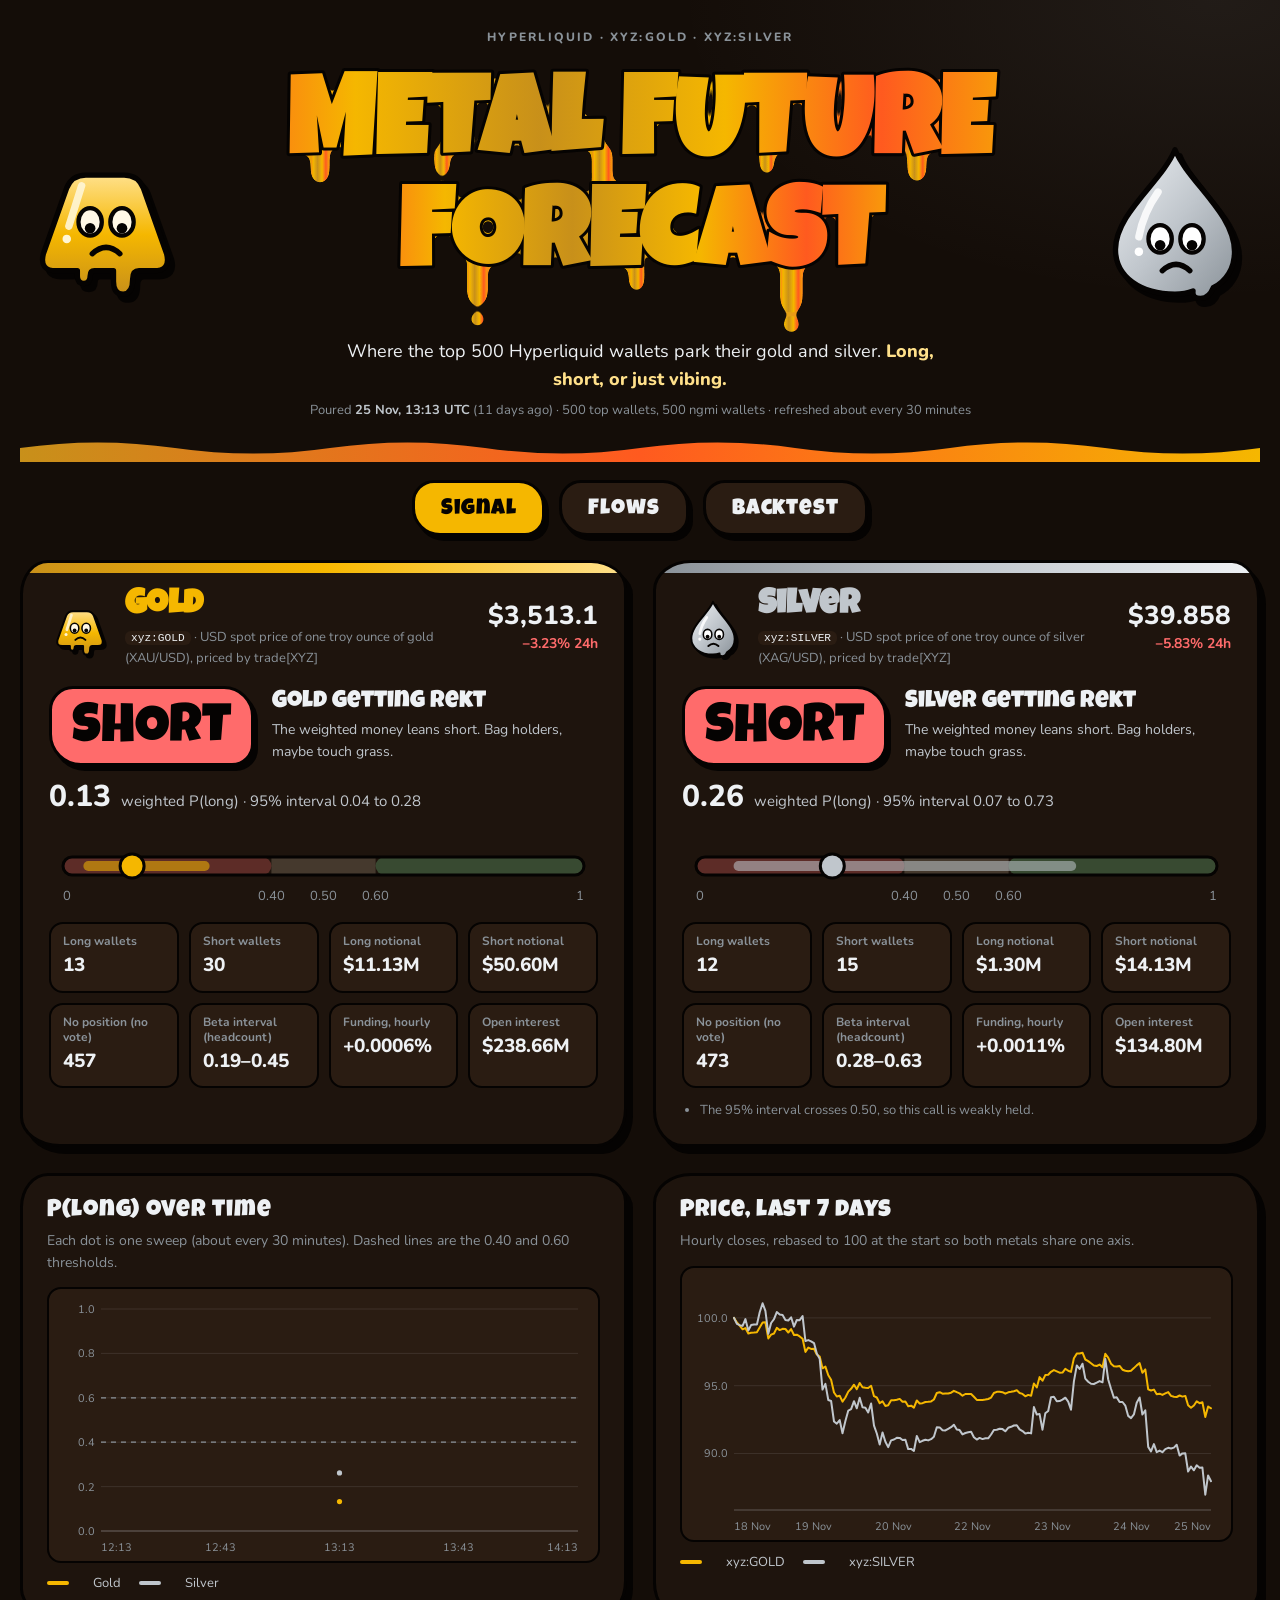
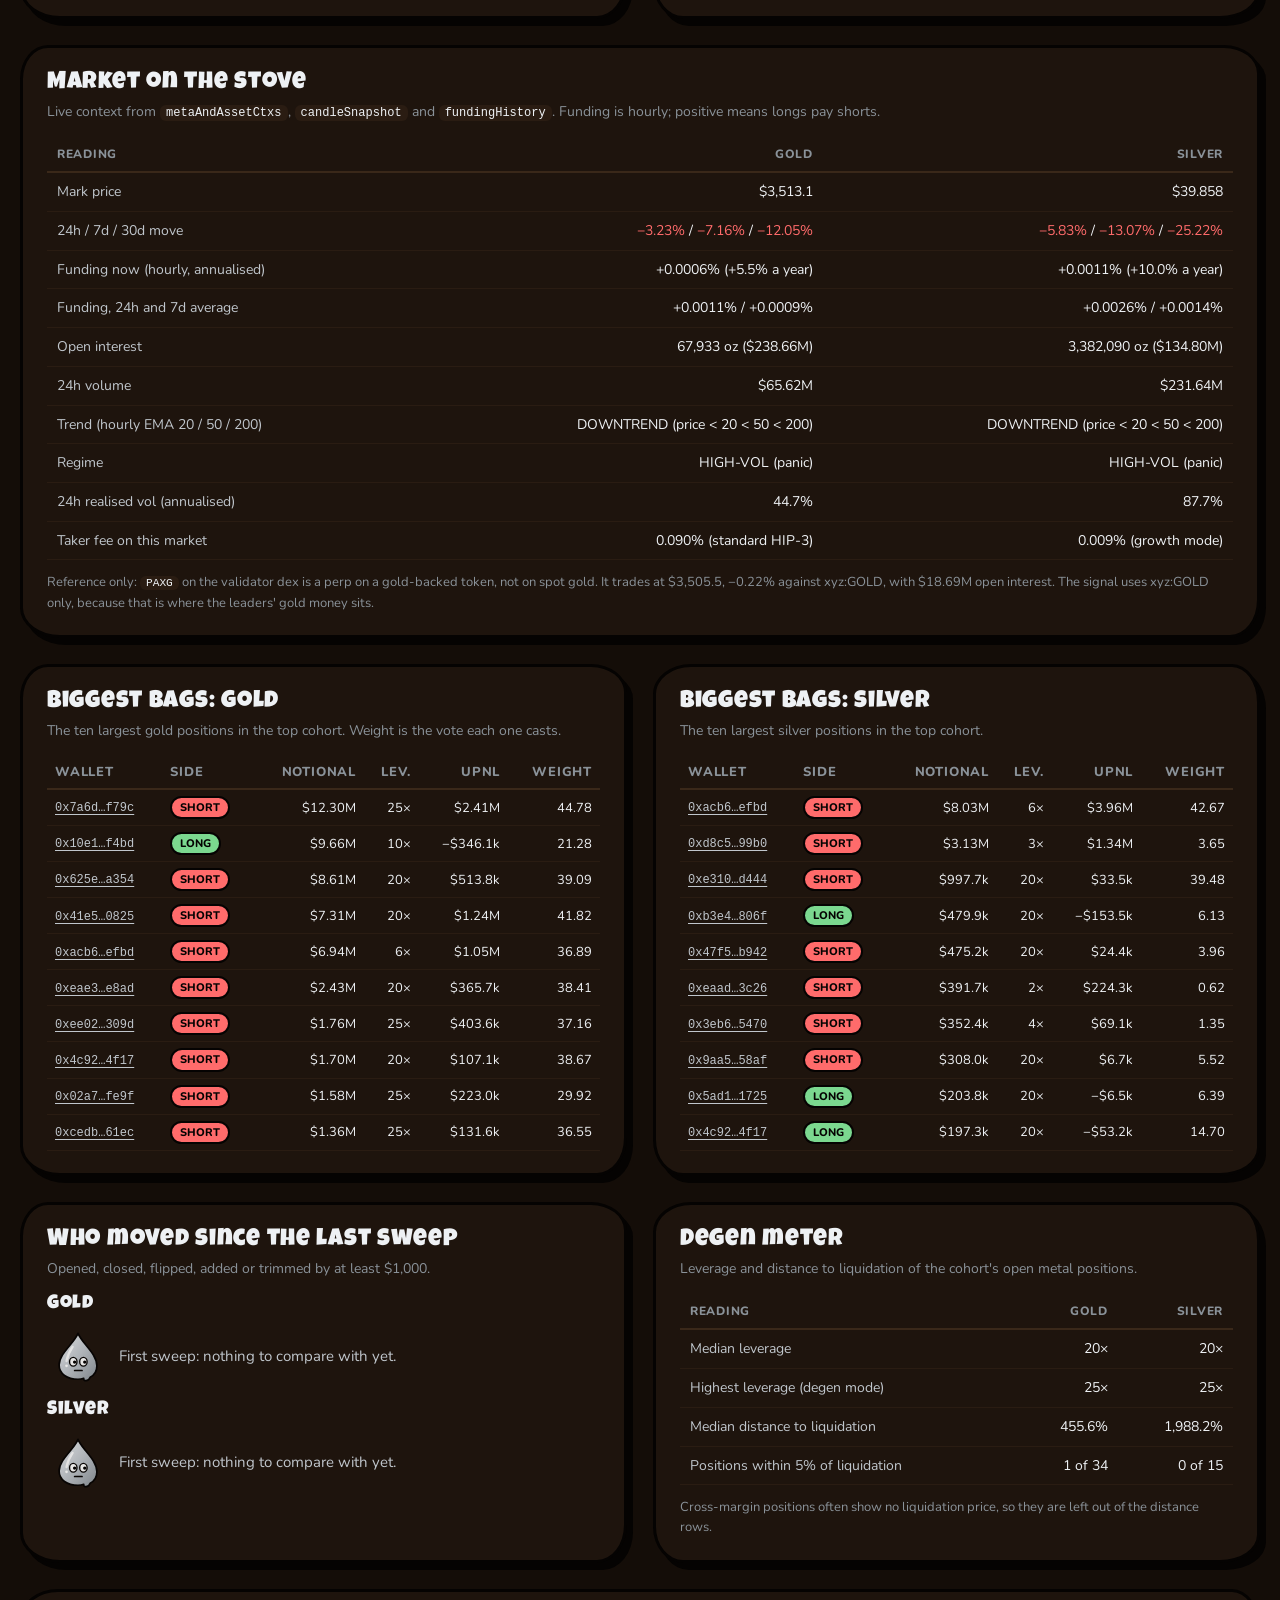
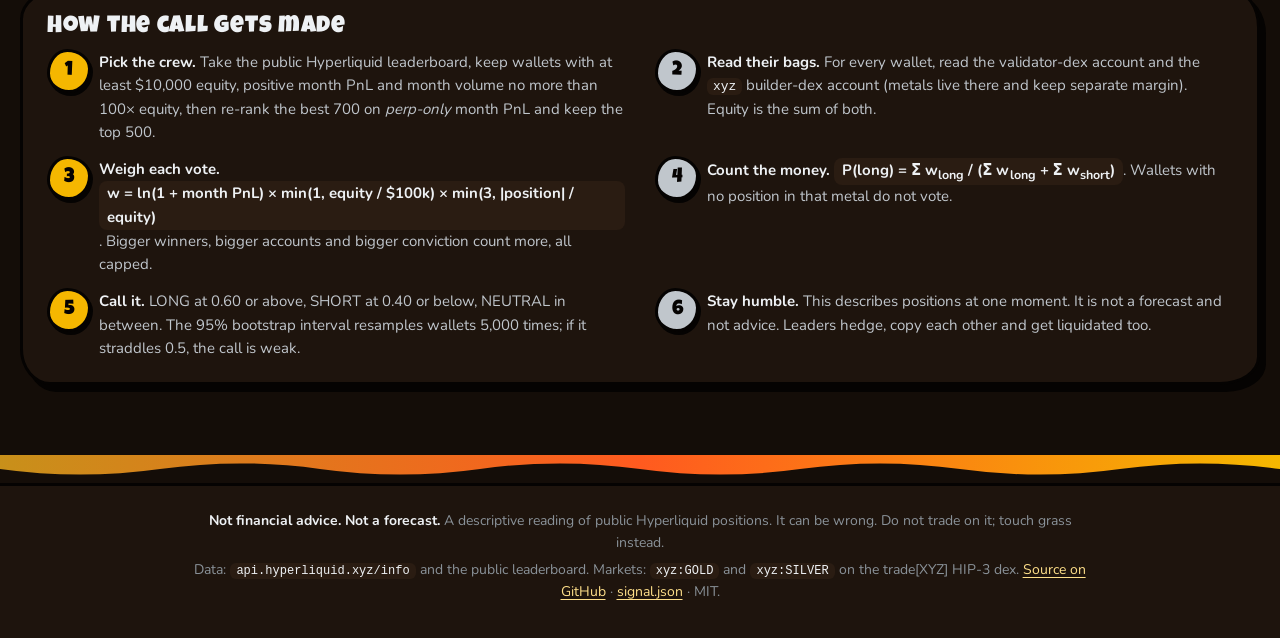
==== index.html @ b18f8d2b "Metal Future Forecast: gold and silver positioning from Hyperliquid's top wallets" ====
<!doctype html>
<html lang="en">
<head>
<meta charset="utf-8">
<meta name="viewport" content="width=device-width, initial-scale=1">
<title>Metal Future Forecast (Hyperliquid): gold and silver long/short signal</title>
<meta name="description" content="Are Hyperliquid's top 500 traders long or short gold and silver right now? A weighted P(long), a 95% interval, flows, whales, liquidations and an honest backtest.">
<meta name="theme-color" content="#140D08">
<link rel="icon" href="favicon.svg" type="image/svg+xml">
<link rel="preload" href="fonts/LuckiestGuy.woff2" as="font" type="font/woff2" crossorigin>
<link rel="preload" href="fonts/Nunito-var.woff2" as="font" type="font/woff2" crossorigin>
<link rel="stylesheet" href="styles.css">
</head>
<body>
<svg class="defs" aria-hidden="true" width="0" height="0" focusable="false">
  <defs>
    <filter id="goo" x="-10%" y="-20%" width="120%" height="160%">
      <feGaussianBlur in="SourceGraphic" stdDeviation="7" result="blur"/>
      <feColorMatrix in="blur" mode="matrix" values="1 0 0 0 0  0 1 0 0 0  0 0 1 0 0  0 0 0 22 -9" result="goo"/>
      <feComposite in="SourceGraphic" in2="goo" operator="atop"/>
    </filter>
    <filter id="goo-soft" x="-20%" y="-20%" width="140%" height="160%">
      <feGaussianBlur in="SourceGraphic" stdDeviation="4" result="b"/>
      <feColorMatrix in="b" mode="matrix" values="1 0 0 0 0  0 1 0 0 0  0 0 1 0 0  0 0 0 18 -7"/>
    </filter>
    <linearGradient id="molten" x1="0" y1="0" x2="1" y2="0" gradientUnits="objectBoundingBox" spreadMethod="reflect">
      <stop offset="0" stop-color="#FFE08A"/>
      <stop offset=".28" stop-color="#F5B700"/>
      <stop offset=".52" stop-color="#FF5A1F"/>
      <stop offset=".74" stop-color="#F5B700"/>
      <stop offset="1" stop-color="#C8901A"/>
      <animate class="anim" attributeName="x1" values="0;-1;0" dur="9s" repeatCount="indefinite"/>
      <animate class="anim" attributeName="x2" values="1;0;1" dur="9s" repeatCount="indefinite"/>
    </linearGradient>
    <linearGradient id="chrome" x1="0" y1="0" x2="0" y2="1">
      <stop offset="0" stop-color="#EEF1F4"/>
      <stop offset=".45" stop-color="#C0C6CC"/>
      <stop offset=".55" stop-color="#8A9299"/>
      <stop offset="1" stop-color="#D9DEE2"/>
    </linearGradient>
    <linearGradient id="gold-body" x1="0" y1="0" x2="0" y2="1">
      <stop offset="0" stop-color="#FFE08A"/>
      <stop offset=".5" stop-color="#F5B700"/>
      <stop offset="1" stop-color="#C8901A"/>
    </linearGradient>
    <linearGradient id="silver-body" x1="0" y1="0" x2="1" y2="1">
      <stop offset="0" stop-color="#EEF1F4"/>
      <stop offset=".5" stop-color="#C0C6CC"/>
      <stop offset="1" stop-color="#8A9299"/>
    </linearGradient>
    <linearGradient id="lava-wave" x1="0" y1="0" x2="1" y2="0">
      <stop offset="0" stop-color="#C8901A"/>
      <stop offset=".5" stop-color="#FF5A1F"/>
      <stop offset="1" stop-color="#F5B700"/>
    </linearGradient>
    <symbol id="nugget" viewBox="0 0 160 160">
      <g class="m-body">
        <path d="M22 108 L44 46 Q49 34 62 34 H98 Q111 34 116 46 L138 108 Q142 124 126 124 H112 Q106 124 106 132 Q106 146 97 146 Q88 146 88 134 V124 H70 Q66 124 66 129 Q66 136 60 136 Q54 136 54 129 V124 H34 Q18 124 22 108 Z" fill="url(#gold-body)" stroke="#050302" stroke-width="5" stroke-linejoin="round"/>
        <path d="M58 44 L46 82" stroke="#FFF6D6" stroke-width="7" stroke-linecap="round" opacity=".9"/>
        <circle cx="44" cy="94" r="4" fill="#FFF6D6"/>
      </g>
      <g class="m-face">
        <g class="eye"><ellipse cx="66" cy="78" rx="11" ry="13" fill="#FFF8E6" stroke="#050302" stroke-width="4"/><circle class="pupil" cx="66" cy="79" r="5" fill="#050302"/></g>
        <g class="eye"><ellipse cx="96" cy="78" rx="11" ry="13" fill="#FFF8E6" stroke="#050302" stroke-width="4"/><circle class="pupil" cx="96" cy="79" r="5" fill="#050302"/></g>
        <rect class="lid" x="52" y="62" width="58" height="0" fill="#C8901A"/>
        <path class="mouth mouth-long" d="M68 100 Q81 114 94 100" fill="none" stroke="#050302" stroke-width="5" stroke-linecap="round"/>
        <path class="mouth mouth-short" d="M68 108 Q81 96 94 108" fill="none" stroke="#050302" stroke-width="5" stroke-linecap="round"/>
        <path class="mouth mouth-neutral" d="M70 104 H92" fill="none" stroke="#050302" stroke-width="5" stroke-linecap="round"/>
      </g>
    </symbol>
    <symbol id="quick" viewBox="0 0 160 160">
      <g class="m-body">
        <path d="M80 10 C92 40 136 70 136 106 C136 122 128 134 116 140 Q112 150 104 150 Q96 150 97 143 C92 145 86 146 80 146 C48 146 24 130 24 104 C24 70 68 40 80 10 Z" fill="url(#silver-body)" stroke="#050302" stroke-width="5" stroke-linejoin="round"/>
        <path d="M64 50 Q50 70 46 92" stroke="#FFFFFF" stroke-width="7" stroke-linecap="round" fill="none" opacity=".85"/>
        <circle cx="46" cy="106" r="4" fill="#FFFFFF"/>
      </g>
      <g class="m-face">
        <g class="eye"><ellipse cx="66" cy="94" rx="11" ry="13" fill="#FFFFFF" stroke="#050302" stroke-width="4"/><circle class="pupil" cx="66" cy="95" r="5" fill="#050302"/></g>
        <g class="eye"><ellipse cx="96" cy="94" rx="11" ry="13" fill="#FFFFFF" stroke="#050302" stroke-width="4"/><circle class="pupil" cx="96" cy="95" r="5" fill="#050302"/></g>
        <rect class="lid" x="52" y="78" width="58" height="0" fill="#8A9299"/>
        <path class="mouth mouth-long" d="M68 116 Q81 130 94 116" fill="none" stroke="#050302" stroke-width="5" stroke-linecap="round"/>
        <path class="mouth mouth-short" d="M68 124 Q81 112 94 124" fill="none" stroke="#050302" stroke-width="5" stroke-linecap="round"/>
        <path class="mouth mouth-neutral" d="M70 120 H92" fill="none" stroke="#050302" stroke-width="5" stroke-linecap="round"/>
      </g>
    </symbol>
  </defs>
</svg>

<a class="skip" href="#main">Skip to the readings</a>

<header class="hero">
  <div class="hero-inner">
    <svg class="mascot mascot-gold" id="mascot-gold" viewBox="0 0 160 160" role="img" aria-label="Nugget, the gold mascot"><use href="#nugget"/></svg>
    <div class="wordmark-wrap">
      <p class="eyebrow">Hyperliquid &middot; xyz:GOLD &middot; xyz:SILVER</p>
      <h1 class="wordmark">
        <span class="sr">Metal Future Forecast</span>
        <svg viewBox="0 0 1000 330" aria-hidden="true" class="wm-svg">
          <g filter="url(#goo)" class="wm-goo">
            <text x="500" y="120" text-anchor="middle" class="wm-text">METAL FUTURE</text>
            <text x="500" y="250" text-anchor="middle" class="wm-text">FORECAST</text>
            <g class="drips" fill="url(#molten)">
              <rect class="drip d1" x="118" y="108" width="20" height="46" rx="10"/>
              <rect class="drip d2" x="262" y="110" width="16" height="36" rx="8"/>
              <rect class="drip d3" x="445" y="108" width="22" height="52" rx="11"/>
              <rect class="drip d4" x="640" y="110" width="15" height="34" rx="7"/>
              <rect class="drip d5" x="812" y="108" width="20" height="44" rx="10"/>
              <rect class="drip d6" x="300" y="238" width="22" height="58" rx="11"/>
              <rect class="drip d7" x="488" y="240" width="16" height="40" rx="8"/>
              <rect class="drip d8" x="664" y="238" width="24" height="66" rx="12"/>
              <circle class="plop b1" cx="311" cy="312" r="9"/>
              <circle class="plop b2" cx="676" cy="318" r="10"/>
            </g>
          </g>
          <g class="wm-crisp">
            <text x="500" y="120" text-anchor="middle">METAL FUTURE</text>
            <text x="500" y="250" text-anchor="middle">FORECAST</text>
          </g>
        </svg>
      </h1>
      <p class="tagline">Where the top 500 Hyperliquid wallets park their gold and silver. <em>Long, short, or just vibing.</em></p>
      <p class="stamp" id="stamp">Loading the latest pour&hellip;</p>
    </div>
    <svg class="mascot mascot-silver" id="mascot-silver" viewBox="0 0 160 160" role="img" aria-label="Quicksilver, the silver mascot"><use href="#quick"/></svg>
  </div>
  <svg class="lava" viewBox="0 0 1440 60" preserveAspectRatio="none" aria-hidden="true"><path class="lava-path" d="M0 30 Q 90 6 180 30 T 360 30 T 540 30 T 720 30 T 900 30 T 1080 30 T 1260 30 T 1440 30 V60 H0Z" fill="url(#lava-wave)"/></svg>
  <nav class="tabs" role="tablist" aria-label="Sections">
    <a role="tab" href="#signal" id="tab-signal" aria-controls="panel-signal">Signal</a>
    <a role="tab" href="#flows" id="tab-flows" aria-controls="panel-flows">Flows</a>
    <a role="tab" href="#backtest" id="tab-backtest" aria-controls="panel-backtest">Backtest</a>
  </nav>
</header>

<main id="main">
  <!-- SIGNAL -->
  <section id="panel-signal" class="tabpanel" role="tabpanel" aria-labelledby="tab-signal">
    <div class="scale" id="scale">
      <article class="blob metal-card gold" id="card-gold" data-metal="gold"><p class="loading">Melting the gold&hellip;</p></article>
      <article class="blob metal-card silver" id="card-silver" data-metal="silver"><p class="loading">Melting the silver&hellip;</p></article>
    </div>

    <div class="row two">
      <article class="blob plate">
        <h2 class="ptitle">P(long) over time</h2>
        <p class="psub">Each dot is one sweep (about every 30 minutes). Dashed lines are the 0.40 and 0.60 thresholds.</p>
        <div class="chart" id="hist-chart" role="img" aria-label="History of P(long) for gold and silver"></div>
        <div class="legend"><span class="key k-gold"></span>Gold <span class="key k-silver"></span>Silver</div>
      </article>
      <article class="blob plate">
        <h2 class="ptitle">Price, last 7 days</h2>
        <p class="psub">Hourly closes, rebased to 100 at the start so both metals share one axis.</p>
        <div class="chart" id="price-chart" role="img" aria-label="Gold and silver hourly price, rebased"></div>
        <div class="legend"><span class="key k-gold"></span>xyz:GOLD <span class="key k-silver"></span>xyz:SILVER</div>
      </article>
    </div>

    <article class="blob plate wide">
      <h2 class="ptitle">Market on the stove</h2>
      <p class="psub">Live context from <code>metaAndAssetCtxs</code>, <code>candleSnapshot</code> and <code>fundingHistory</code>. Funding is hourly; positive means longs pay shorts.</p>
      <div class="table-wrap"><table class="data" id="market-table"></table></div>
      <p class="note" id="paxg-note"></p>
    </article>

    <div class="row two">
      <article class="blob plate"><h2 class="ptitle">Biggest bags: gold</h2><p class="psub">The ten largest gold positions in the top cohort. Weight is the vote each one casts.</p><div class="table-wrap"><table class="data compact" id="pos-gold"></table></div></article>
      <article class="blob plate"><h2 class="ptitle">Biggest bags: silver</h2><p class="psub">The ten largest silver positions in the top cohort.</p><div class="table-wrap"><table class="data compact" id="pos-silver"></table></div></article>
    </div>

    <div class="row two">
      <article class="blob plate"><h2 class="ptitle">Who moved since the last sweep</h2><p class="psub">Opened, closed, flipped, added or trimmed by at least $1,000.</p><div id="changes"></div></article>
      <article class="blob plate"><h2 class="ptitle">Degen meter</h2><p class="psub">Leverage and distance to liquidation of the cohort's open metal positions.</p><div id="risk"></div></article>
    </div>

    <article class="blob plate wide explain">
      <h2 class="ptitle">How the call gets made</h2>
      <ol class="steps">
        <li><b>Pick the crew.</b> Take the public Hyperliquid leaderboard, keep wallets with at least $10,000 equity, positive month PnL and month volume no more than 100&times; equity, then re-rank the best 700 on <em>perp-only</em> month PnL and keep the top 500.</li>
        <li><b>Read their bags.</b> For every wallet, read the validator-dex account and the <code>xyz</code> builder-dex account (metals live there and keep separate margin). Equity is the sum of both.</li>
        <li><b>Weigh each vote.</b> <span class="formula">w = ln(1 + month PnL) &times; min(1, equity / $100k) &times; min(3, |position| / equity)</span>. Bigger winners, bigger accounts and bigger conviction count more, all capped.</li>
        <li><b>Count the money.</b> <span class="formula">P(long) = &Sigma; w<sub>long</sub> / (&Sigma; w<sub>long</sub> + &Sigma; w<sub>short</sub>)</span>. Wallets with no position in that metal do not vote.</li>
        <li><b>Call it.</b> LONG at 0.60 or above, SHORT at 0.40 or below, NEUTRAL in between. The 95% bootstrap interval resamples wallets 5,000 times; if it straddles 0.5, the call is weak.</li>
        <li><b>Stay humble.</b> This describes positions at one moment. It is not a forecast and not advice. Leaders hedge, copy each other and get liquidated too.</li>
      </ol>
    </article>
  </section>

  <!-- FLOWS -->
  <section id="panel-flows" class="tabpanel" role="tabpanel" aria-labelledby="tab-flows" hidden>
    <div class="chips-bar">
      <div class="chips" role="group" aria-label="Metal" id="flow-metal">
        <button type="button" data-metal="gold" aria-pressed="true">Gold</button>
        <button type="button" data-metal="silver" aria-pressed="false">Silver</button>
      </div>
      <div class="chips" role="group" aria-label="Timeframe" id="flow-tf"></div>
    </div>
    <article class="blob plate wide flowbox" id="flowbox"></article>
    <div class="row two">
      <article class="blob plate" id="cohorts"></article>
      <article class="blob plate" id="liqs"></article>
    </div>
    <article class="blob plate wide"><h2 class="ptitle">Whale tape</h2><p class="psub" id="whale-rules"></p><div id="whales"></div></article>
    <article class="blob plate wide explain">
      <h2 class="ptitle">How to read Flows</h2>
      <ol class="steps" id="flow-explain">
        <li><b>Opened, added, trimmed, closed.</b> Each sweep compares every wallet's size with the previous sweep and sorts the change into those four buckets, per side. Sizes are valued at the current mark, so price moves alone never count as flow.</li>
        <li><b>Toward long.</b> Net new long dollars minus net new short dollars over the window. Positive means the crew leaned harder long.</li>
        <li><b>Top versus ngmi cohort.</b> The ngmi cohort is the 500 wallets with the biggest month losses, same equity floor and turnover cap. When the two crews move opposite ways, that is the interesting bit.</li>
        <li><b>Whales.</b> A position change of at least $250k between sweeps, a single order of at least $250k, or a worked order (TWAP-style run) of at least $250k.</li>
        <li><b>Liquidations.</b> Hyperliquid's public API has <em>no market-wide liquidation feed</em>. We only see liquidations inside the fills of the 1,000 tracked wallets, so the count is a floor. The open-interest proxy flags steps where OI drops sharply during a big price move; it cannot tell a liquidation from a normal close.</li>
        <li><b>Windows.</b> A timeframe chip goes grey until the sweep history reaches back that far. Positions opened and closed between two sweeps are invisible.</li>
      </ol>
    </article>
  </section>

  <!-- BACKTEST -->
  <section id="panel-backtest" class="tabpanel" role="tabpanel" aria-labelledby="tab-backtest" hidden>
    <article class="blob plate wide bt-hero" id="bt-hero"><p class="loading">Firing up the lab&hellip;</p></article>
    <div class="chips-bar">
      <div class="chips" role="group" aria-label="Metal" id="bt-metal">
        <button type="button" data-metal="gold" aria-pressed="true">Gold</button>
        <button type="button" data-metal="silver" aria-pressed="false">Silver</button>
      </div>
      <div class="chips" role="group" aria-label="Window" id="bt-window"></div>
    </div>
    <article class="blob plate wide">
      <h2 class="ptitle">Fig. 1 &middot; Equity curves</h2>
      <p class="psub" id="bt-eq-sub"></p>
      <div class="chart tall" id="bt-equity" role="img" aria-label="Equity curves of the signal and the baselines"></div>
      <div class="legend" id="bt-eq-legend"></div>
    </article>
    <article class="blob plate wide">
      <h2 class="ptitle">Table 1 &middot; Strategies, after fees and funding</h2>
      <div class="table-wrap"><table class="data" id="bt-table"></table></div>
      <p class="note" id="bt-table-note"></p>
    </article>
    <div class="row two">
      <article class="blob plate"><h2 class="ptitle">Table 2 &middot; By market regime</h2><p class="psub" id="bt-regime-sub"></p><div class="table-wrap"><table class="data compact" id="bt-regime"></table></div></article>
      <article class="blob plate"><h2 class="ptitle">Table 3 &middot; Threshold sensitivity</h2><p class="psub" id="bt-grid-sub"></p><div class="table-wrap"><table class="data compact" id="bt-grid"></table></div></article>
    </div>
    <div class="row two">
      <article class="blob plate"><h2 class="ptitle">Fig. 2 &middot; P(long), rebuilt day by day</h2><p class="psub">From each wallet's position the day before. Dashed lines are 0.40 and 0.60.</p><div class="chart" id="bt-p" role="img" aria-label="Reconstructed daily P(long)"></div></article>
      <article class="blob plate"><h2 class="ptitle">Fig. 3 &middot; Who was in the trade</h2><p class="psub">Cohort wallets holding the metal each day: longs above zero, shorts below.</p><div class="chart" id="bt-cov" role="img" aria-label="Number of cohort wallets long and short each day"></div></article>
    </div>
    <article class="blob plate wide">
      <h2 class="ptitle">Table 4 &middot; Inputs and how far back they go</h2>
      <div class="table-wrap"><table class="data compact" id="bt-inputs"></table></div>
    </article>
    <article class="blob plate wide explain" id="bt-verdict"></article>
  </section>
</main>

<footer class="foot">
  <svg class="lava flip" viewBox="0 0 1440 60" preserveAspectRatio="none" aria-hidden="true"><path class="lava-path" d="M0 30 Q 90 6 180 30 T 360 30 T 540 30 T 720 30 T 900 30 T 1080 30 T 1260 30 T 1440 30 V60 H0Z" fill="url(#lava-wave)"/></svg>
  <div class="foot-inner">
    <p><b>Not financial advice. Not a forecast.</b> A descriptive reading of public Hyperliquid positions. It can be wrong. Do not trade on it; touch grass instead.</p>
    <p>Data: <code>api.hyperliquid.xyz/info</code> and the public leaderboard. Markets: <code>xyz:GOLD</code> and <code>xyz:SILVER</code> on the trade[XYZ] HIP-3 dex. <a href="https://github.com/PrafullJ0shi/metal-future-forecast">Source on GitHub</a> &middot; <a href="data/signal.json">signal.json</a> &middot; MIT.</p>
  </div>
</footer>

<script type="module" src="js/app.js"></script>
</body>
</html>
---- styles.css ----
/* Metal Future Forecast. See DESIGN.md. Fun in the chrome, crisp in the data. */
@font-face { font-family: "Luckiest Guy"; src: url("fonts/LuckiestGuy.woff2") format("woff2"); font-display: swap; }
@font-face { font-family: "Nunito"; src: url("fonts/Nunito-var.woff2") format("woff2"); font-weight: 200 1000; font-display: swap; }

:root {
  --choc-900: #140D08; --choc-800: #1E140D; --choc-700: #2A1C12; --choc-600: #3A2819;
  --ink: #050302;
  --gold-500: #F5B700; --gold-700: #C8901A; --gold-200: #FFE08A;
  --silver-300: #C0C6CC; --silver-600: #8A9299; --silver-100: #EEF1F4;
  --lava: #FF5A1F;
  --up: #7BD88F; --down: #FF6B6B; --flat: #B9A68C;
  --display: "Luckiest Guy", "Arial Black", system-ui, sans-serif;
  --body: "Nunito", system-ui, -apple-system, "Segoe UI", sans-serif;
  --r-blob: 28px 36px 30px 40px / 34px 28px 38px 30px;
  --r-blob-2: 38px 28px 40px 30px / 30px 38px 28px 36px;
  --shadow: 6px 7px 0 var(--ink);
}

* { box-sizing: border-box; }
html { background: var(--choc-900); color-scheme: dark; }
body {
  margin: 0; font-family: var(--body); color: var(--silver-300); font-size: 16px; line-height: 1.55;
  background:
    radial-gradient(1200px 500px at 15% -10%, rgba(245,183,0,.10), transparent 60%),
    radial-gradient(900px 500px at 95% 0%, rgba(192,198,204,.08), transparent 60%),
    var(--choc-900);
  font-variant-numeric: tabular-nums;
}
.defs { position: absolute; width: 0; height: 0; overflow: hidden; }
.sr { position: absolute; width: 1px; height: 1px; overflow: hidden; clip: rect(0 0 0 0); white-space: nowrap; }
.skip { position: absolute; left: -999px; top: 8px; background: var(--gold-500); color: var(--ink); padding: 8px 14px; border-radius: 12px; font-weight: 800; z-index: 10; }
.skip:focus { left: 12px; }
a { color: var(--gold-200); text-underline-offset: 3px; }
a:hover { color: var(--gold-500); }
code { font-family: ui-monospace, "SFMono-Regular", Menlo, Consolas, monospace; font-size: .86em; background: var(--choc-700); padding: 1px 6px; border-radius: 6px; color: var(--silver-100); }
b, strong { color: var(--silver-100); }

/* ---------- Hero ---------- */
.hero { position: relative; padding: 28px 20px 0; }
.hero-inner { max-width: 1320px; margin: 0 auto; display: grid; grid-template-columns: 170px 1fr 170px; align-items: center; gap: 18px; }
.wordmark-wrap { text-align: center; }
.eyebrow { margin: 0 0 4px; font-weight: 800; letter-spacing: .18em; text-transform: uppercase; font-size: 12px; color: var(--silver-600); }
.wordmark { margin: 0; line-height: 0; }
.wm-svg { width: 100%; max-width: 860px; height: auto; overflow: visible; }
.wm-text { font-family: var(--display); font-size: 128px; fill: url(#molten); }
.wm-crisp text { font-family: var(--display); font-size: 128px; fill: url(#molten); stroke: var(--ink); stroke-width: 7px; paint-order: stroke fill; stroke-linejoin: round; }
.drip { transform-box: fill-box; transform-origin: 50% 0; animation: drip 6s ease-in-out infinite; }
.d2 { animation-duration: 7.4s; animation-delay: -1.2s; } .d3 { animation-duration: 8.2s; animation-delay: -3s; }
.d4 { animation-duration: 6.6s; animation-delay: -2.1s; } .d5 { animation-duration: 9s; animation-delay: -4.4s; }
.d6 { animation-duration: 10s; animation-delay: -.6s; } .d7 { animation-duration: 7s; animation-delay: -5s; }
.d8 { animation-duration: 11s; animation-delay: -2.6s; }
@keyframes drip { 0%, 100% { transform: scaleY(.45); } 45% { transform: scaleY(1.25); } 60% { transform: scaleY(1.05); } }

circle.plop { transform-box: fill-box; transform-origin: 50% 0; animation: plop 10s ease-in infinite; }
circle.plop.b2 { animation-duration: 11s; animation-delay: -2.6s; }
@keyframes plop { 0%, 40% { transform: translateY(-30px) scale(.2); opacity: 0; } 55% { opacity: 1; transform: translateY(0) scale(1); } 85% { transform: translateY(26px) scale(.9); opacity: 1; } 100% { transform: translateY(40px) scale(.3); opacity: 0; } }
.tagline { margin: 4px auto 6px; max-width: 640px; font-size: 18px; color: var(--silver-100); }
.tagline em { color: var(--gold-200); font-style: normal; font-weight: 800; }
.stamp { margin: 0; font-size: 13px; color: var(--silver-600); }
.stamp b { color: var(--silver-300); }

.mascot { width: 100%; height: auto; overflow: visible; filter: drop-shadow(5px 6px 0 var(--ink)); animation: bob 5s ease-in-out infinite; }
.mascot-silver { animation-delay: -2.5s; }
@keyframes bob { 0%, 100% { transform: translateY(0) rotate(-2deg); } 50% { transform: translateY(-8px) rotate(2deg); } }
.mascot-mini .mouth { display: none; }
.mascot-mini.v-LONG .mouth-long, .mascot-mini.v-SHORT .mouth-short, .mascot-mini.v-NEUTRAL .mouth-neutral { display: inline; }
.mascot-mini.v-LONG .pupil { transform: translate(0, -5px); } .mascot-mini.v-SHORT .pupil { transform: translate(0, 5px); } .mascot-mini.v-NEUTRAL .pupil { transform: translate(4px, 0); }
.mascot .pupil { transition: transform .5s cubic-bezier(.5,1.8,.5,1); }
.mascot .mouth { display: none; }
.mascot.v-LONG .mouth-long, .mascot.v-SHORT .mouth-short, .mascot.v-NEUTRAL .mouth-neutral, .mascot:not(.v-LONG):not(.v-SHORT):not(.v-NEUTRAL) .mouth-neutral { display: inline; }
.mascot.v-LONG .pupil { transform: translate(0, -5px); }
.mascot.v-SHORT .pupil { transform: translate(0, 5px); }
.mascot.v-NEUTRAL .pupil { transform: translate(4px, 0); }
.mascot .lid { animation: blink 6s infinite; }
.mascot-silver .lid { animation-delay: -3.3s; }
@keyframes blink { 0%, 94%, 100% { height: 0; } 96% { height: 34px; } }

.lava { display: block; width: 100%; height: 28px; margin-top: 14px; }
.lava-path { animation: wave 12s linear infinite; }
@keyframes wave { from { transform: translateX(0); } to { transform: translateX(-360px); } }
.lava.flip { transform: scaleY(-1); margin: 0; }

/* ---------- Tabs ---------- */
.tabs { display: flex; justify-content: center; gap: 14px; padding: 18px 12px 6px; flex-wrap: wrap; }
.tabs a {
  font-family: var(--display); font-size: 22px; letter-spacing: .04em; text-decoration: none;
  color: var(--silver-100); background: var(--choc-700); padding: 10px 26px 6px; border: 3px solid var(--ink);
  border-radius: 22px 26px 20px 28px; box-shadow: 4px 5px 0 var(--ink); transition: transform .15s;
}
.tabs a:hover { transform: translateY(-2px) rotate(-1deg); }
.tabs a[aria-selected="true"] { background: var(--gold-500); color: var(--ink); }
.tabs a:focus-visible, .chips button:focus-visible { outline: 3px dashed var(--gold-200); outline-offset: 3px; }

/* ---------- Layout ---------- */
main { max-width: 1320px; margin: 0 auto; padding: 18px 20px 40px; }
.tabpanel[hidden] { display: none; }
.row { display: grid; gap: 26px; margin-top: 26px; }
.row.two { grid-template-columns: 1fr 1fr; }
.row > * { min-width: 0; }
.blob {
  background: var(--choc-800); border: 3px solid var(--ink); border-radius: var(--r-blob); box-shadow: var(--shadow);
  padding: 22px 24px; position: relative; transition: border-radius .6s ease, transform .6s cubic-bezier(.4,1.6,.5,1);
}
.blob:nth-child(even) { border-radius: var(--r-blob-2); }
.blob:hover { border-radius: var(--r-blob-2); transform: rotate(-.35deg); }
.blob:nth-child(even):hover { border-radius: var(--r-blob); transform: rotate(.35deg); }
.plate.wide { margin-top: 26px; }
.ptitle { font-family: var(--display); font-weight: 400; font-size: 24px; letter-spacing: .03em; color: var(--silver-100); margin: 0 0 4px; line-height: 1.15; }
.psub { margin: 0 0 14px; color: var(--silver-600); font-size: 14px; }
.note { font-size: 13px; color: var(--silver-600); margin: 12px 0 0; }
.loading { color: var(--silver-600); font-style: italic; }

/* ---------- Metal cards ---------- */
.scale { display: grid; grid-template-columns: 1fr 1fr; gap: 26px; }
.metal-card { padding: 22px 26px 24px; overflow: hidden; }
.metal-card::before { content: ""; position: absolute; inset: 0 0 auto 0; height: 10px; }
.metal-card.gold::before { background: linear-gradient(90deg, var(--gold-700), var(--gold-500), var(--gold-200)); }
.metal-card.silver::before { background: linear-gradient(90deg, var(--silver-600), var(--silver-300), var(--silver-100)); }
.mc-head { display: flex; align-items: center; gap: 14px; margin-top: 4px; }
.mc-head svg { width: 62px; height: 62px; flex: none; filter: drop-shadow(3px 3px 0 var(--ink)); }
.mc-name { font-family: var(--display); font-size: 34px; line-height: 1; margin: 0; }
.gold .mc-name { color: var(--gold-500); } .silver .mc-name { color: var(--silver-300); }
.mc-coin { font-size: 13px; color: var(--silver-600); margin: 4px 0 0; }
.mc-px { margin-left: auto; text-align: right; }
.mc-px .px { font-size: 26px; font-weight: 800; color: var(--silver-100); display: block; line-height: 1.1; }
.mc-px .chg { font-size: 14px; font-weight: 700; }
.up { color: var(--up); } .down { color: var(--down); } .flat { color: var(--flat); }

.verdict-row { display: grid; grid-template-columns: auto 1fr; gap: 18px; align-items: center; margin: 18px 0 8px; }
.verdict {
  font-family: var(--display); font-size: 54px; line-height: 1; padding: 14px 20px 6px; border: 3px solid var(--ink);
  border-radius: 24px 30px 22px 32px; box-shadow: 4px 5px 0 var(--ink); color: var(--ink); text-align: center; min-width: 190px;
}
.verdict.LONG { background: var(--up); } .verdict.SHORT { background: var(--down); } .verdict.NEUTRAL { background: var(--flat); }
.slang { font-family: var(--display); font-size: 24px; color: var(--silver-100); margin: 0; line-height: 1.1; }
.slang-sub { margin: 4px 0 0; font-size: 14px; color: var(--silver-300); }

.gauge { margin: 18px 0 6px; }
.gauge svg { display: block; max-width: 100%; }
.big-p { font-size: 15px; color: var(--silver-300); margin: 0 0 6px; }
.big-p b { font-size: 30px; font-weight: 800; color: var(--silver-100); margin-right: 6px; }

.stats { display: grid; grid-template-columns: repeat(4, 1fr); gap: 10px; margin: 14px 0 0; padding: 0; list-style: none; }
.stats li { background: var(--choc-700); border-radius: 14px; padding: 10px 12px; border: 2px solid var(--ink); }
.stats .k { display: block; font-size: 12px; color: var(--silver-600); font-weight: 700; line-height: 1.25; }
.stats .v { display: block; font-size: 19px; font-weight: 800; color: var(--silver-100); margin-top: 2px; }
.card-notes { margin: 12px 0 0; padding-left: 18px; font-size: 13px; color: var(--silver-600); }

/* ---------- Charts and tables (crisp zone) ---------- */
.chart { background: var(--choc-700); border-radius: 14px; border: 2px solid var(--ink); padding: 8px 6px 4px; min-height: 230px; }
.chart.tall { min-height: 340px; }
.chart svg { display: block; width: 100%; height: auto; }
.chart text { font-family: var(--body); font-size: 11px; fill: var(--silver-600); }
.chart .grid { stroke: rgba(192,198,204,.12); stroke-width: 1; }
.chart .axis { stroke: rgba(192,198,204,.35); stroke-width: 1; }
.chart .thr { stroke: var(--silver-600); stroke-dasharray: 5 5; stroke-width: 1.2; }
.chart .empty { fill: var(--silver-600); font-size: 14px; }
.legend { display: flex; flex-wrap: wrap; gap: 6px 18px; align-items: center; font-size: 13px; color: var(--silver-300); margin-top: 10px; }
.key { display: inline-block; width: 22px; height: 4px; border-radius: 2px; margin-right: 6px; vertical-align: middle; }
.k-gold { background: var(--gold-500); } .k-silver { background: var(--silver-300); }
.k-hold { background: #6FA8DC; } .k-short { background: var(--down); } .k-signal { background: var(--gold-500); } .k-lo { background: var(--up); } .k-so { background: #C77DFF; }
.table-wrap { overflow-x: auto; -webkit-overflow-scrolling: touch; }
table.data { width: 100%; border-collapse: collapse; font-size: 14px; }
table.data th { text-align: left; font-weight: 800; color: var(--silver-600); font-size: 12px; text-transform: uppercase; letter-spacing: .06em; padding: 8px 10px; border-bottom: 2px solid var(--choc-600); white-space: nowrap; }
table.data td { padding: 8px 10px; border-bottom: 1px solid var(--choc-700); color: var(--silver-100); white-space: nowrap; }
table.data td.num, table.data th.num { text-align: right; }
table.data tr.hl td { background: rgba(245,183,0,.08); }
table.data td.lbl { color: var(--silver-300); white-space: normal; min-width: 160px; }
table.compact td, table.compact th { padding: 6px 8px; font-size: 13px; }
.tag { display: inline-block; font-size: 11px; font-weight: 800; padding: 1px 8px; border-radius: 999px; border: 2px solid var(--ink); color: var(--ink); }
.tag.LONG, .tag.BUY { background: var(--up); } .tag.SHORT, .tag.SELL { background: var(--down); } .tag.FLAT, .tag.NEUTRAL { background: var(--flat); }
.tag.is { background: var(--gold-200); } .tag.oos { background: var(--silver-300); }
.addr { font-family: ui-monospace, Menlo, Consolas, monospace; font-size: 12px; color: var(--silver-300); }

/* ---------- Explainers ---------- */
.steps { counter-reset: s; list-style: none; padding: 0; margin: 10px 0 0; display: grid; grid-template-columns: 1fr 1fr; gap: 14px 30px; }
.steps li { counter-increment: s; position: relative; padding-left: 52px; font-size: 15px; }
.steps li::before {
  content: counter(s); position: absolute; left: 0; top: -2px; width: 38px; height: 38px; display: grid; place-items: center;
  font-family: var(--display); font-size: 20px; color: var(--ink); background: var(--gold-500); border: 3px solid var(--ink);
  border-radius: 46% 54% 50% 50% / 55% 45% 55% 45%; box-shadow: 2px 3px 0 var(--ink);
}
.steps li:nth-child(even)::before { background: var(--silver-300); }
.formula { display: inline-block; background: var(--choc-700); color: var(--silver-100); border-radius: 8px; padding: 1px 8px; font-weight: 700; }

/* ---------- Chips ---------- */
.chips-bar { display: flex; justify-content: space-between; gap: 14px; flex-wrap: wrap; margin-top: 4px; }
.chips { display: flex; gap: 8px; flex-wrap: wrap; }
.chips button {
  font-family: var(--body); font-weight: 800; font-size: 14px; color: var(--silver-100); background: var(--choc-700);
  border: 3px solid var(--ink); border-radius: 16px 20px 15px 21px; padding: 6px 14px; cursor: pointer; box-shadow: 3px 3px 0 var(--ink);
}
.chips button[aria-pressed="true"] { background: var(--gold-500); color: var(--ink); }
#flow-metal button[data-metal="silver"][aria-pressed="true"], #bt-metal button[data-metal="silver"][aria-pressed="true"] { background: var(--silver-300); }
.chips button:disabled { opacity: .4; cursor: not-allowed; }

/* ---------- Flows ---------- */
.flow-grid { display: grid; grid-template-columns: 1.2fr 1fr; gap: 26px; align-items: start; }
.headline { font-family: var(--display); font-size: 26px; color: var(--silver-100); margin: 0 0 8px; line-height: 1.15; }
.bars { display: grid; gap: 10px; margin-top: 8px; }
.bar-row { display: grid; grid-template-columns: 120px 1fr 110px; gap: 10px; align-items: center; font-size: 14px; }
.bar-track { height: 16px; background: var(--choc-700); border-radius: 999px; border: 2px solid var(--ink); position: relative; overflow: hidden; }
.bar-fill { position: absolute; top: 0; bottom: 0; border-radius: 999px; }
.mini { margin: 0; padding-left: 18px; font-size: 14px; }
.tape { list-style: none; margin: 0; padding: 0; display: grid; gap: 8px; }
.tape li { display: grid; grid-template-columns: 92px 70px 1fr auto; gap: 10px; align-items: center; background: var(--choc-700); border-radius: 14px; padding: 8px 12px; border: 2px solid var(--ink); font-size: 14px; }
.tape .when { color: var(--silver-600); font-size: 12px; }
.empty-state { display: flex; gap: 14px; align-items: center; color: var(--silver-300); font-size: 15px; padding: 10px 4px; }
.empty-state svg { width: 54px; height: 54px; flex: none; opacity: .9; }
.status { display: inline-block; font-family: var(--display); font-size: 18px; padding: 6px 12px 2px; border-radius: 14px; border: 3px solid var(--ink); color: var(--ink); background: var(--flat); }
.status.WAVE { background: var(--down); } .status.PROXY { background: var(--lava); }

/* ---------- Backtest ---------- */
.bt-hero h2 { font-family: var(--display); font-weight: 400; font-size: 32px; margin: 0 0 8px; color: var(--silver-100); line-height: 1.1; }
.bt-hero .lede { font-size: 17px; color: var(--silver-100); max-width: 980px; margin: 0 0 14px; }
.bt-cards { display: grid; grid-template-columns: 1fr 1fr; gap: 20px; }
.bt-card { background: var(--choc-700); border: 2px solid var(--ink); border-radius: 18px; padding: 14px 16px; }
.bt-card h3 { font-family: var(--display); font-weight: 400; margin: 0 0 6px; font-size: 22px; }
.bt-card.gold h3 { color: var(--gold-500); } .bt-card.silver h3 { color: var(--silver-300); }
.bt-card dl { display: grid; grid-template-columns: 1fr auto; gap: 4px 12px; margin: 0; font-size: 14px; }
.bt-card dt { color: var(--silver-600); } .bt-card dd { margin: 0; font-weight: 800; color: var(--silver-100); text-align: right; }

/* ---------- Footer ---------- */
.foot { margin-top: 30px; }
.foot-inner { background: var(--choc-800); border-top: 3px solid var(--ink); padding: 18px 20px 30px; text-align: center; font-size: 14px; color: var(--silver-600); }
.foot-inner p { max-width: 900px; margin: 6px auto; }

/* ---------- Responsive ---------- */
@media (max-width: 1080px) {
  .stats { grid-template-columns: repeat(2, 1fr); }
  .verdict { font-size: 44px; min-width: 150px; }
}
@media (max-width: 860px) {
  .hero-inner { grid-template-columns: 1fr 1fr; }
  .wordmark-wrap { grid-column: 1 / -1; grid-row: 1; }
  .mascot { width: 92px; justify-self: center; }
  .scale, .row.two, .bt-cards, .flow-grid, .steps { grid-template-columns: 1fr; }
}
@media (max-width: 520px) {
  body { font-size: 15px; }
  .hero { padding-top: 16px; }
  .tagline { font-size: 16px; }
  main { padding: 12px 12px 30px; }
  .blob { padding: 18px 16px; }
  .verdict-row { grid-template-columns: 1fr; }
  .verdict { font-size: 42px; }
  .mc-name { font-size: 28px; }
  .mc-px .px { font-size: 21px; }
  .tabs { gap: 8px; }
  .tabs a { font-size: 16px; padding: 8px 12px 4px; border-radius: 16px 20px 15px 21px; }
  .mascot { width: 70px; }
  .ptitle { font-size: 21px; }
  .bar-row { grid-template-columns: 84px 1fr 86px; font-size: 13px; }
  .tape li { grid-template-columns: 1fr auto; }
  .tape .when { grid-column: 1 / -1; }
  .stats .v { font-size: 17px; }
}

@media (prefers-reduced-motion: reduce) {
  *, *::before, *::after { animation: none !important; transition: none !important; }
  .blob:hover, .blob:nth-child(even):hover { transform: none; }
  .wm-goo { filter: none; }
  .drip { transform: scaleY(.9); }
  circle.plop { opacity: 0; }
}
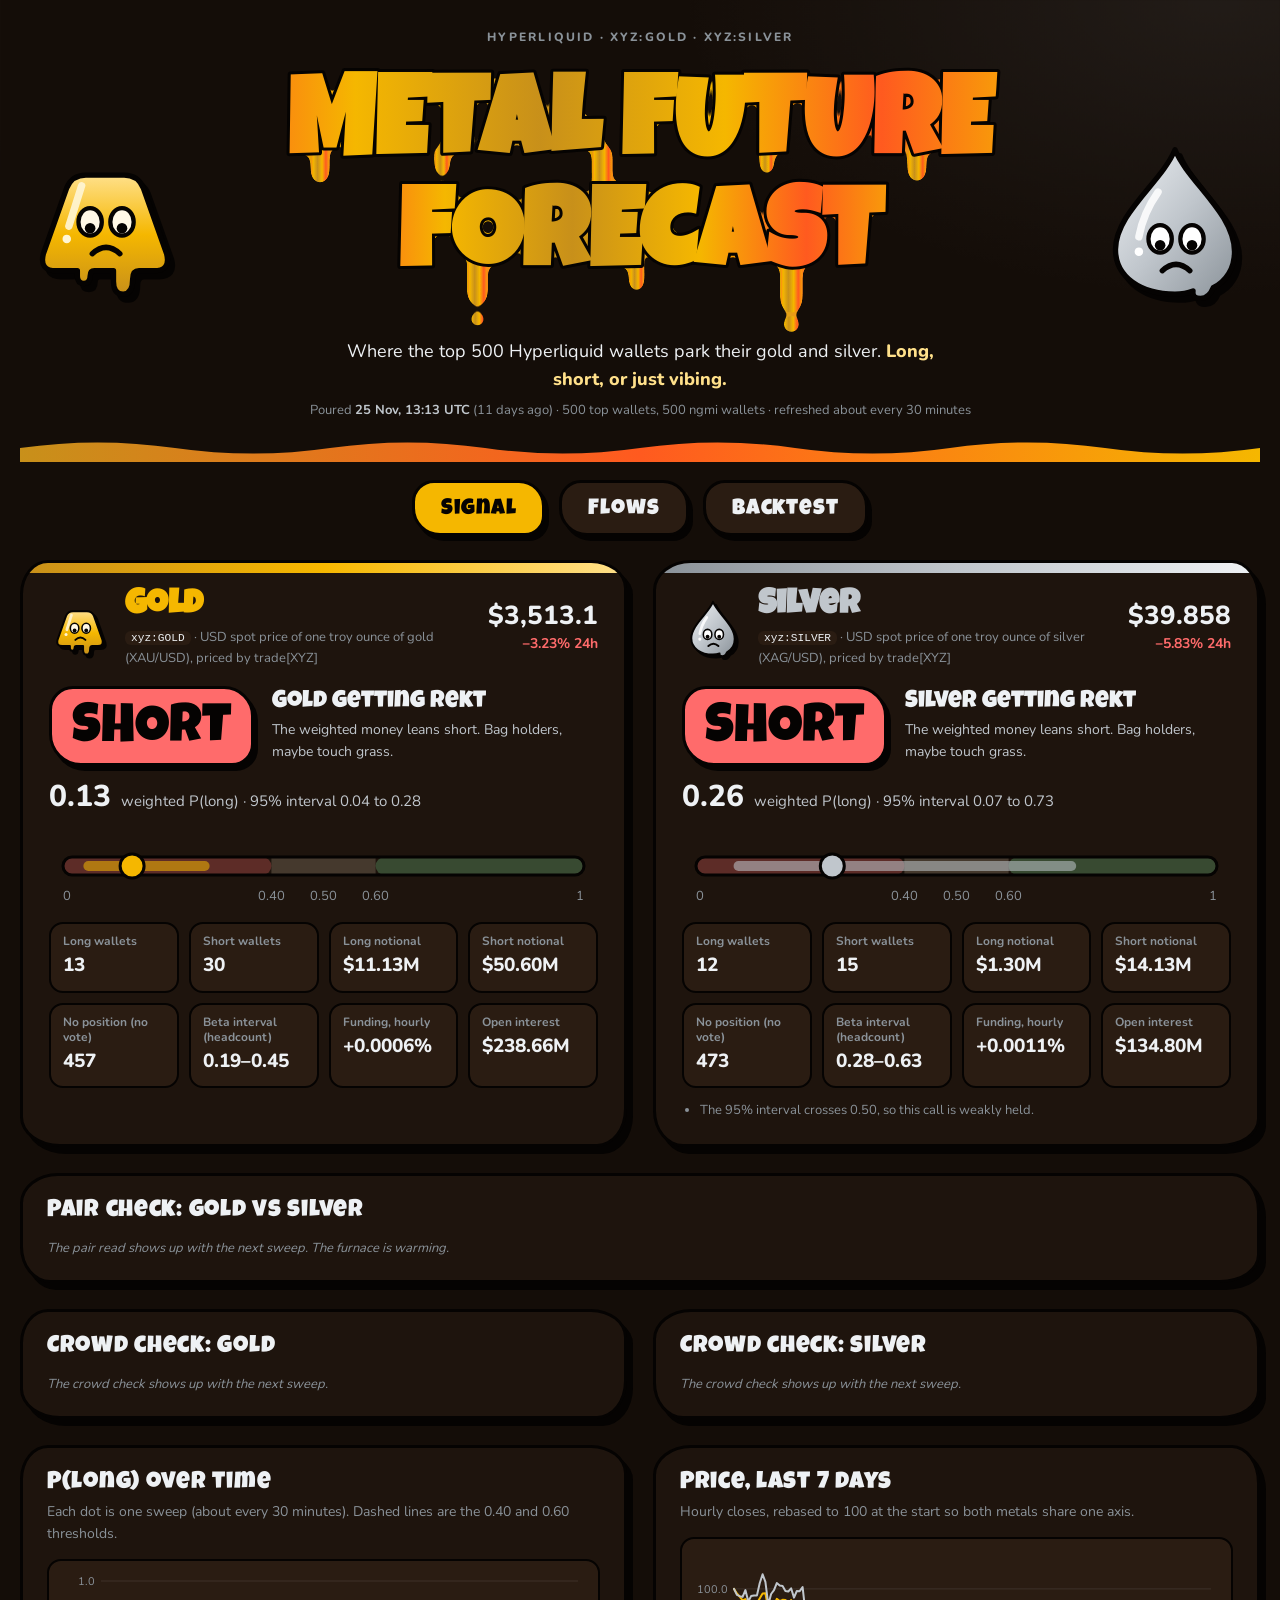
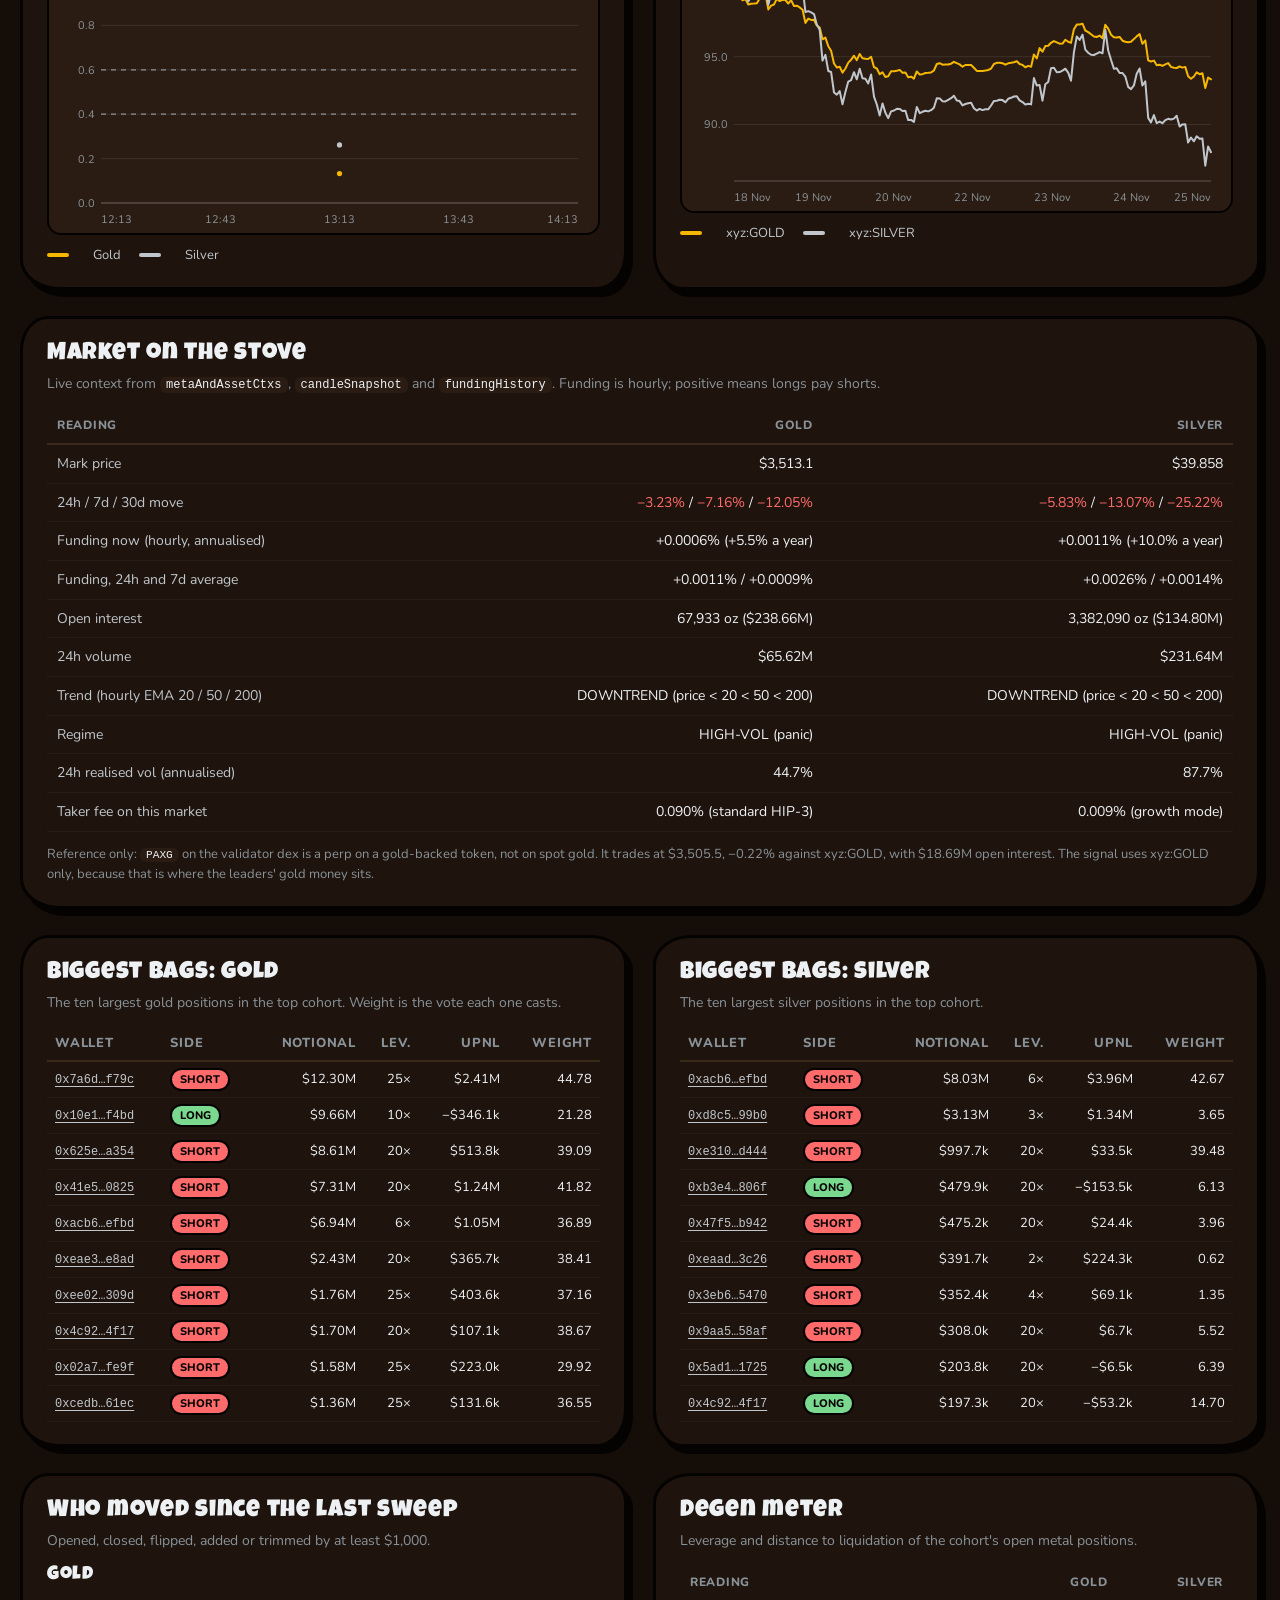
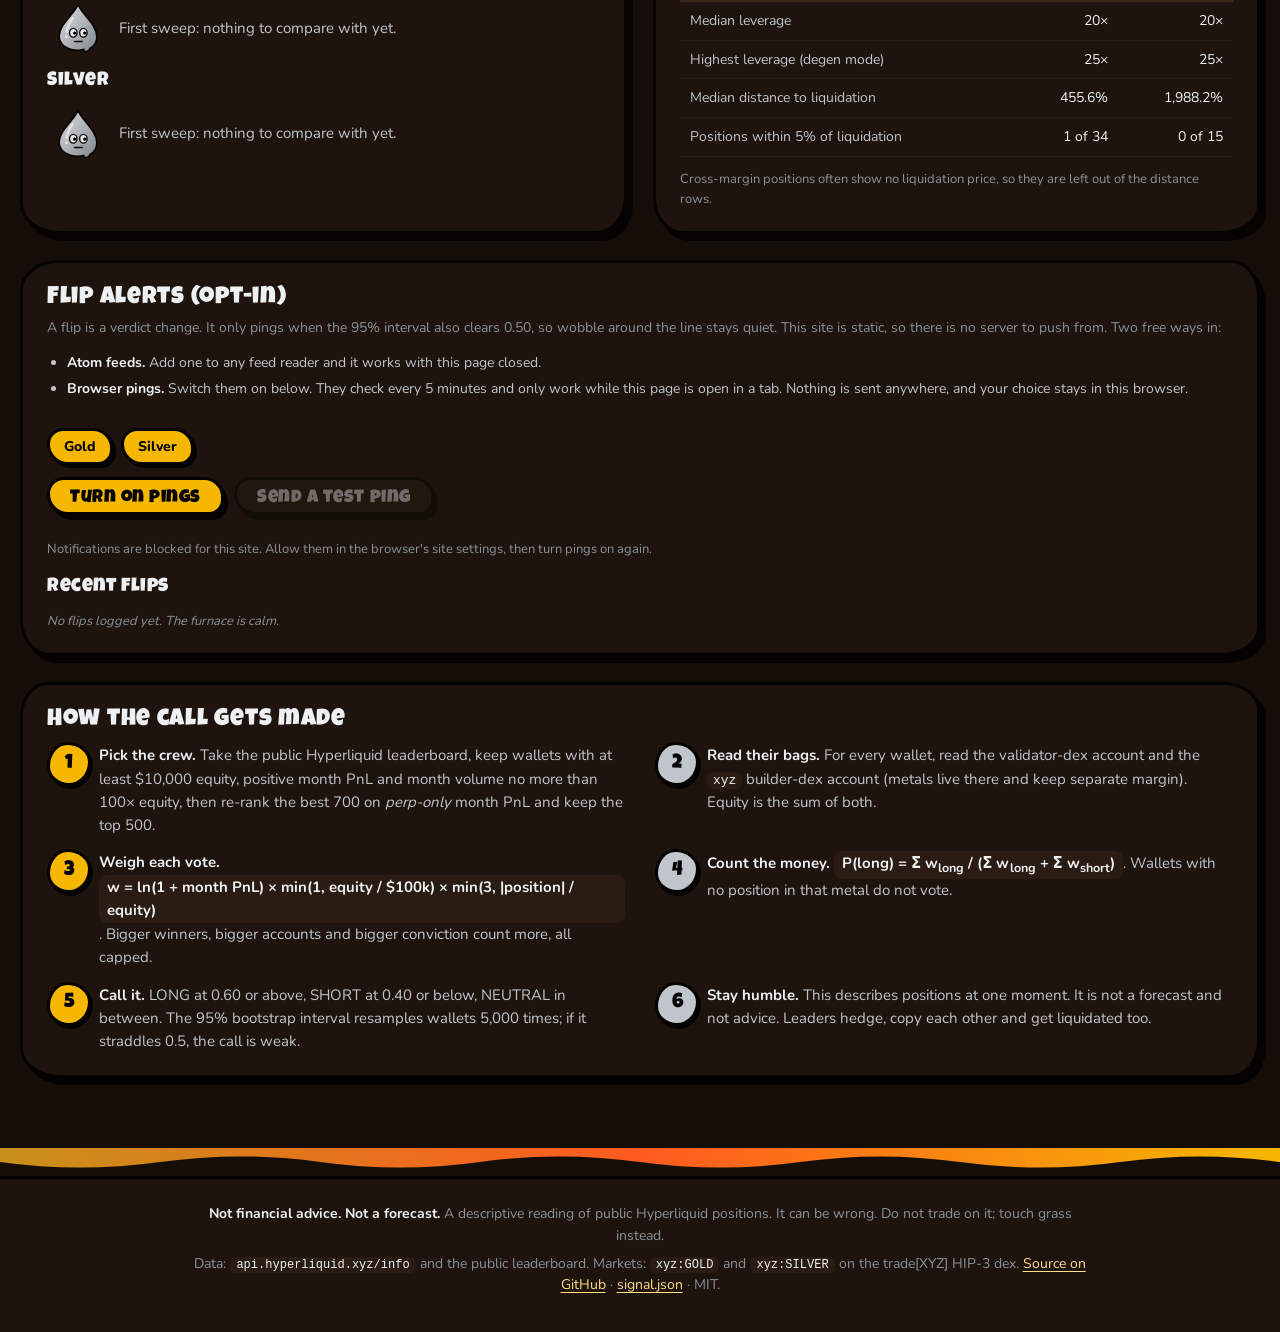
==== commit 78aeaaf8: "Add Pair check, Crowd check and Flip alerts panels Cartoon-foundry panels on the Signal tab: a see-s" ====
--- a/index.html
+++ b/index.html
@@ -9,6 +9,9 @@
 <link rel="icon" href="favicon.svg" type="image/svg+xml">
 <link rel="preload" href="fonts/LuckiestGuy.woff2" as="font" type="font/woff2" crossorigin>
 <link rel="preload" href="fonts/Nunito-var.woff2" as="font" type="font/woff2" crossorigin>
+<link rel="alternate" type="application/atom+xml" title="Metal Future Forecast: gold flips" href="feed/gold.xml">
+<link rel="alternate" type="application/atom+xml" title="Metal Future Forecast: silver flips" href="feed/silver.xml">
+<link rel="alternate" type="application/atom+xml" title="Metal Future Forecast: all flips" href="feed/all.xml">
 <link rel="stylesheet" href="styles.css">
 </head>
 <body>
@@ -139,6 +142,13 @@
       <article class="blob metal-card silver" id="card-silver" data-metal="silver"><p class="loading">Melting the silver&hellip;</p></article>
     </div>
 
+    <article class="blob plate wide" id="tilt"><p class="loading">Weighing gold against silver&hellip;</p></article>
+
+    <div class="row two">
+      <article class="blob plate" id="crowd-gold"><p class="loading">Poking the gold crowd&hellip;</p></article>
+      <article class="blob plate" id="crowd-silver"><p class="loading">Poking the silver crowd&hellip;</p></article>
+    </div>
+
     <div class="row two">
       <article class="blob plate">
         <h2 class="ptitle">P(long) over time</h2>
@@ -171,6 +181,19 @@
       <article class="blob plate"><h2 class="ptitle">Degen meter</h2><p class="psub">Leverage and distance to liquidation of the cohort's open metal positions.</p><div id="risk"></div></article>
     </div>
 
+    <article class="blob plate wide" id="alerts">
+      <h2 class="ptitle">Flip alerts (opt-in)</h2>
+      <p class="psub">A flip is a verdict change. It only pings when the 95% interval also clears 0.50, so wobble around the line stays quiet. This site is static, so there is no server to push from. Two free ways in:</p>
+      <ul class="alert-ways">
+        <li><b>Atom feeds.</b> Add one to any feed reader and it works with this page closed.</li>
+        <li><b>Browser pings.</b> Switch them on below. They check every 5 minutes and only work while this page is open in a tab. Nothing is sent anywhere, and your choice stays in this browser.</li>
+      </ul>
+      <div id="alert-feeds" class="feedlinks"></div>
+      <div id="alert-controls" class="alert-controls"></div>
+      <h3 class="ptitle sub">Recent flips</h3>
+      <div id="alert-events"></div>
+    </article>
+
     <article class="blob plate wide explain">
       <h2 class="ptitle">How the call gets made</h2>
       <ol class="steps">
@@ -233,6 +256,15 @@
       <div class="table-wrap"><table class="data" id="bt-table"></table></div>
       <p class="note" id="bt-table-note"></p>
     </article>
+    <article class="blob plate wide" id="bt-hz">
+      <h2 class="ptitle">Table 5 &middot; Holding horizons: 1 hour to 1 week</h2>
+      <p class="psub" id="bt-hz-sub"></p>
+      <div class="chips" role="group" aria-label="Horizon window" id="bt-hz-win"></div>
+      <div class="chart" id="bt-hz-chart" role="img" aria-label="Average net return per trade at each holding horizon, signal against always-short and always-long"></div>
+      <div class="legend" id="bt-hz-legend"></div>
+      <div class="table-wrap"><table class="data" id="bt-hz-table"></table></div>
+      <p class="note" id="bt-hz-note"></p>
+    </article>
     <div class="row two">
       <article class="blob plate"><h2 class="ptitle">Table 2 &middot; By market regime</h2><p class="psub" id="bt-regime-sub"></p><div class="table-wrap"><table class="data compact" id="bt-regime"></table></div></article>
       <article class="blob plate"><h2 class="ptitle">Table 3 &middot; Threshold sensitivity</h2><p class="psub" id="bt-grid-sub"></p><div class="table-wrap"><table class="data compact" id="bt-grid"></table></div></article>
--- a/styles.css
+++ b/styles.css
@@ -263,3 +263,68 @@
   .drip { transform: scaleY(.9); }
   circle.plop { opacity: 0; }
 }
+
+/* ---------- v2: pair check, crowd check, flip alerts ---------- */
+.pair-grid { display: grid; grid-template-columns: 1.05fr 1fr; gap: 26px; align-items: start; }
+.pair-grid > * { min-width: 0; }
+.seesaw { display: block; width: 100%; max-width: 380px; height: auto; margin: 0 auto 6px; overflow: visible; filter: drop-shadow(4px 5px 0 var(--ink)); }
+.seesaw .sw-label { font-family: var(--display); font-size: 22px; }
+.seesaw .sw-label.sm { font-size: 17px; }
+.pair-head { margin-top: 2px; }
+.leanchart { margin-top: 12px; min-height: 0; padding: 6px 4px 2px; }
+.leanchart .zone.s { fill: rgba(255,107,107,.10); } .leanchart .zone.l { fill: rgba(123,216,143,.10); }
+.leanchart .val { fill: var(--silver-100); font-weight: 800; font-size: 12px; }
+.stats.two { grid-template-columns: 1fr 1fr; margin-top: 0; margin-bottom: 14px; }
+.stats small { display: block; font-size: 12px; font-weight: 700; color: var(--silver-600); margin-top: 2px; }
+.v2-empty { font-style: italic; }
+.ptitle.sub { font-size: 19px; margin-top: 18px; }
+
+.crowd-top { display: flex; align-items: center; gap: 16px; margin: 4px 0 2px; }
+.crowd-top > div { min-width: 0; }
+.level { font-family: var(--display); font-size: 38px; line-height: 1; margin: 0; letter-spacing: .02em; text-shadow: 2px 2px 0 var(--ink); }
+.flagcount { margin: 4px 0 14px; }
+.jelly { display: flex; gap: 6px; flex: none; }
+.pip { width: 26px; height: 40px; border: 3px solid var(--ink); background: var(--choc-700); border-radius: 14px 14px 16px 16px / 20px 20px 14px 14px; box-shadow: 2px 3px 0 var(--ink); }
+.pip.on { background: var(--c); }
+@media (prefers-reduced-motion: no-preference) {
+  .pip.wob { animation: wob 1.6s ease-in-out infinite; transform-origin: 50% 100%; }
+  .pip.wob:nth-child(2) { animation-delay: .2s; } .pip.wob:nth-child(3) { animation-delay: .4s; } .pip.wob:nth-child(4) { animation-delay: .6s; }
+  .seesaw .plank { transition: transform .9s cubic-bezier(.3, 1.6, .5, 1); }
+}
+@keyframes wob { 0%, 100% { transform: scaleY(1) skewX(0); } 50% { transform: scaleY(.9) skewX(-4deg); } }
+
+.sharebar { display: flex; gap: 3px; height: 26px; margin: 2px 0 4px; padding: 3px; background: var(--choc-700); border: 2px solid var(--ink); border-radius: 12px; }
+.sharebar .seg { min-width: 2px; border-radius: 5px; border: 1.5px solid var(--ink); }
+.seg.LONG, .dot.LONG { background: var(--up); } .seg.SHORT, .dot.SHORT { background: var(--down); }
+.seg.rest, .dot.rest { background: var(--choc-600); }
+.sharekey { margin: 4px 0 14px; }
+.dot { display: inline-block; width: 10px; height: 10px; border-radius: 50%; border: 1.5px solid var(--ink); margin: 0 4px 0 8px; vertical-align: baseline; }
+.dot:first-child { margin-left: 0; }
+.flags { list-style: none; margin: 0; padding: 0; display: grid; gap: 6px; font-size: 13.5px; color: var(--silver-300); }
+.flags li { display: grid; grid-template-columns: 22px 1fr; gap: 8px; align-items: start; }
+.flags .mark { display: inline-grid; place-items: center; width: 20px; height: 20px; border-radius: 50%; border: 2px solid var(--ink); font-weight: 900; font-size: 12px; background: var(--choc-700); color: var(--silver-600); }
+.flags .hit .mark { background: var(--lava); color: var(--ink); }
+.flags .hit { color: var(--silver-100); }
+
+.alert-ways { margin: 0 0 12px; padding-left: 20px; font-size: 14px; color: var(--silver-300); }
+.alert-ways li { margin-bottom: 4px; }
+.feedlinks { display: flex; flex-wrap: wrap; gap: 10px; margin: 6px 0 16px; }
+.feedlink { display: inline-flex; align-items: center; gap: 8px; font-weight: 800; font-size: 14px; text-decoration: none; color: var(--silver-100); background: var(--choc-700); border: 3px solid var(--ink); border-radius: 16px 20px 15px 21px; padding: 6px 14px; box-shadow: 3px 3px 0 var(--ink); }
+.feedlink:hover, .feedlink:focus-visible { background: var(--gold-500); color: var(--ink); outline: none; }
+.feedlink:focus-visible { outline: 3px dashed var(--gold-200); outline-offset: 3px; }
+.rss { width: 12px; height: 12px; border-radius: 50% 0 50% 50%; background: var(--lava); border: 2px solid var(--ink); display: inline-block; }
+.alert-controls { display: grid; gap: 12px; }
+.alert-actions { display: flex; flex-wrap: wrap; gap: 10px; }
+.goo-btn { font-family: var(--display); font-size: 18px; letter-spacing: .03em; color: var(--ink); background: var(--gold-500); border: 3px solid var(--ink); border-radius: 22px 26px 20px 28px; padding: 9px 20px 5px; box-shadow: 4px 5px 0 var(--ink); cursor: pointer; }
+.goo-btn[aria-pressed="true"] { background: var(--up); }
+.goo-btn.ghost { background: var(--choc-700); color: var(--silver-100); }
+.goo-btn:disabled { opacity: .4; cursor: not-allowed; }
+.goo-btn:focus-visible { outline: 3px dashed var(--gold-200); outline-offset: 3px; }
+@media (prefers-reduced-motion: no-preference) { .goo-btn { transition: transform .12s; } .goo-btn:not(:disabled):hover { transform: translate(-1px, -2px) rotate(-.6deg); } }
+
+@media (max-width: 860px) {
+  .pair-grid { grid-template-columns: 1fr; }
+  .crowd-top { align-items: flex-start; }
+  .level { font-size: 32px; }
+}
+@media (max-width: 520px) { .stats.two { grid-template-columns: 1fr 1fr; } }
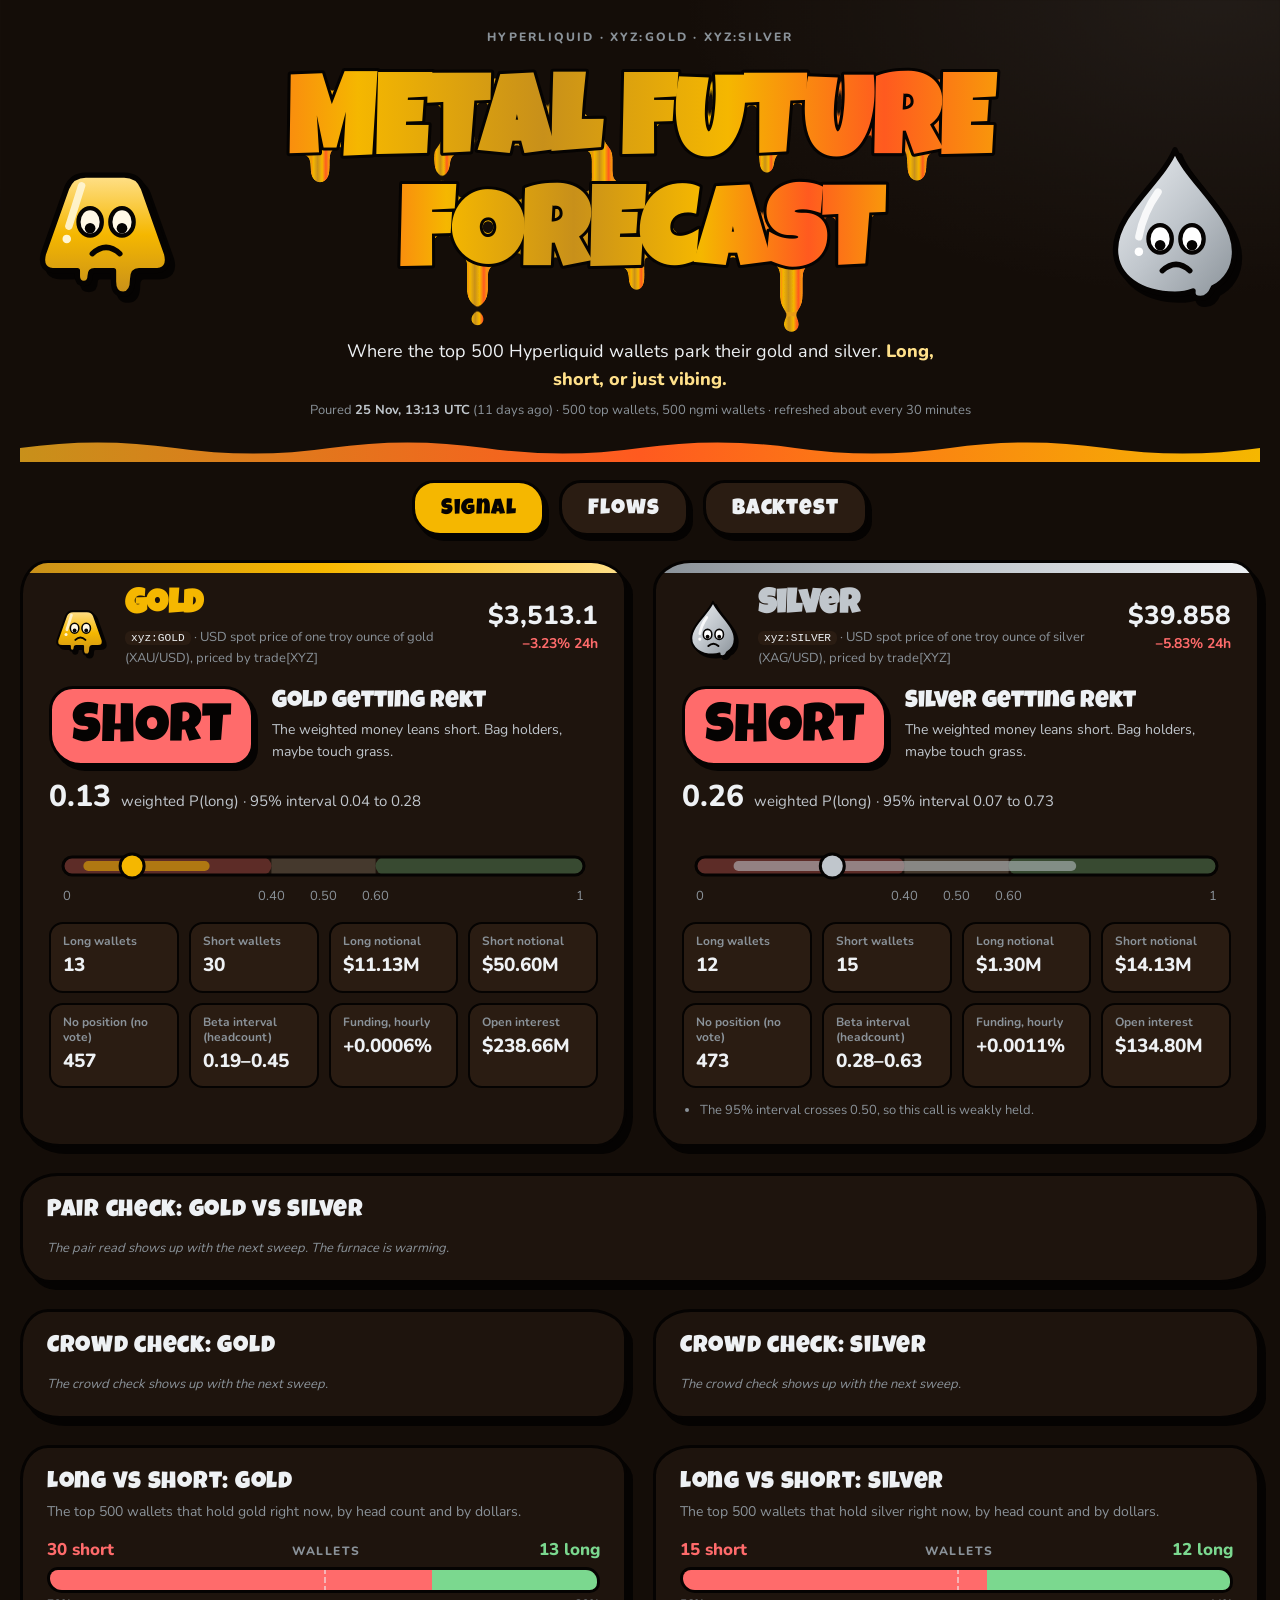
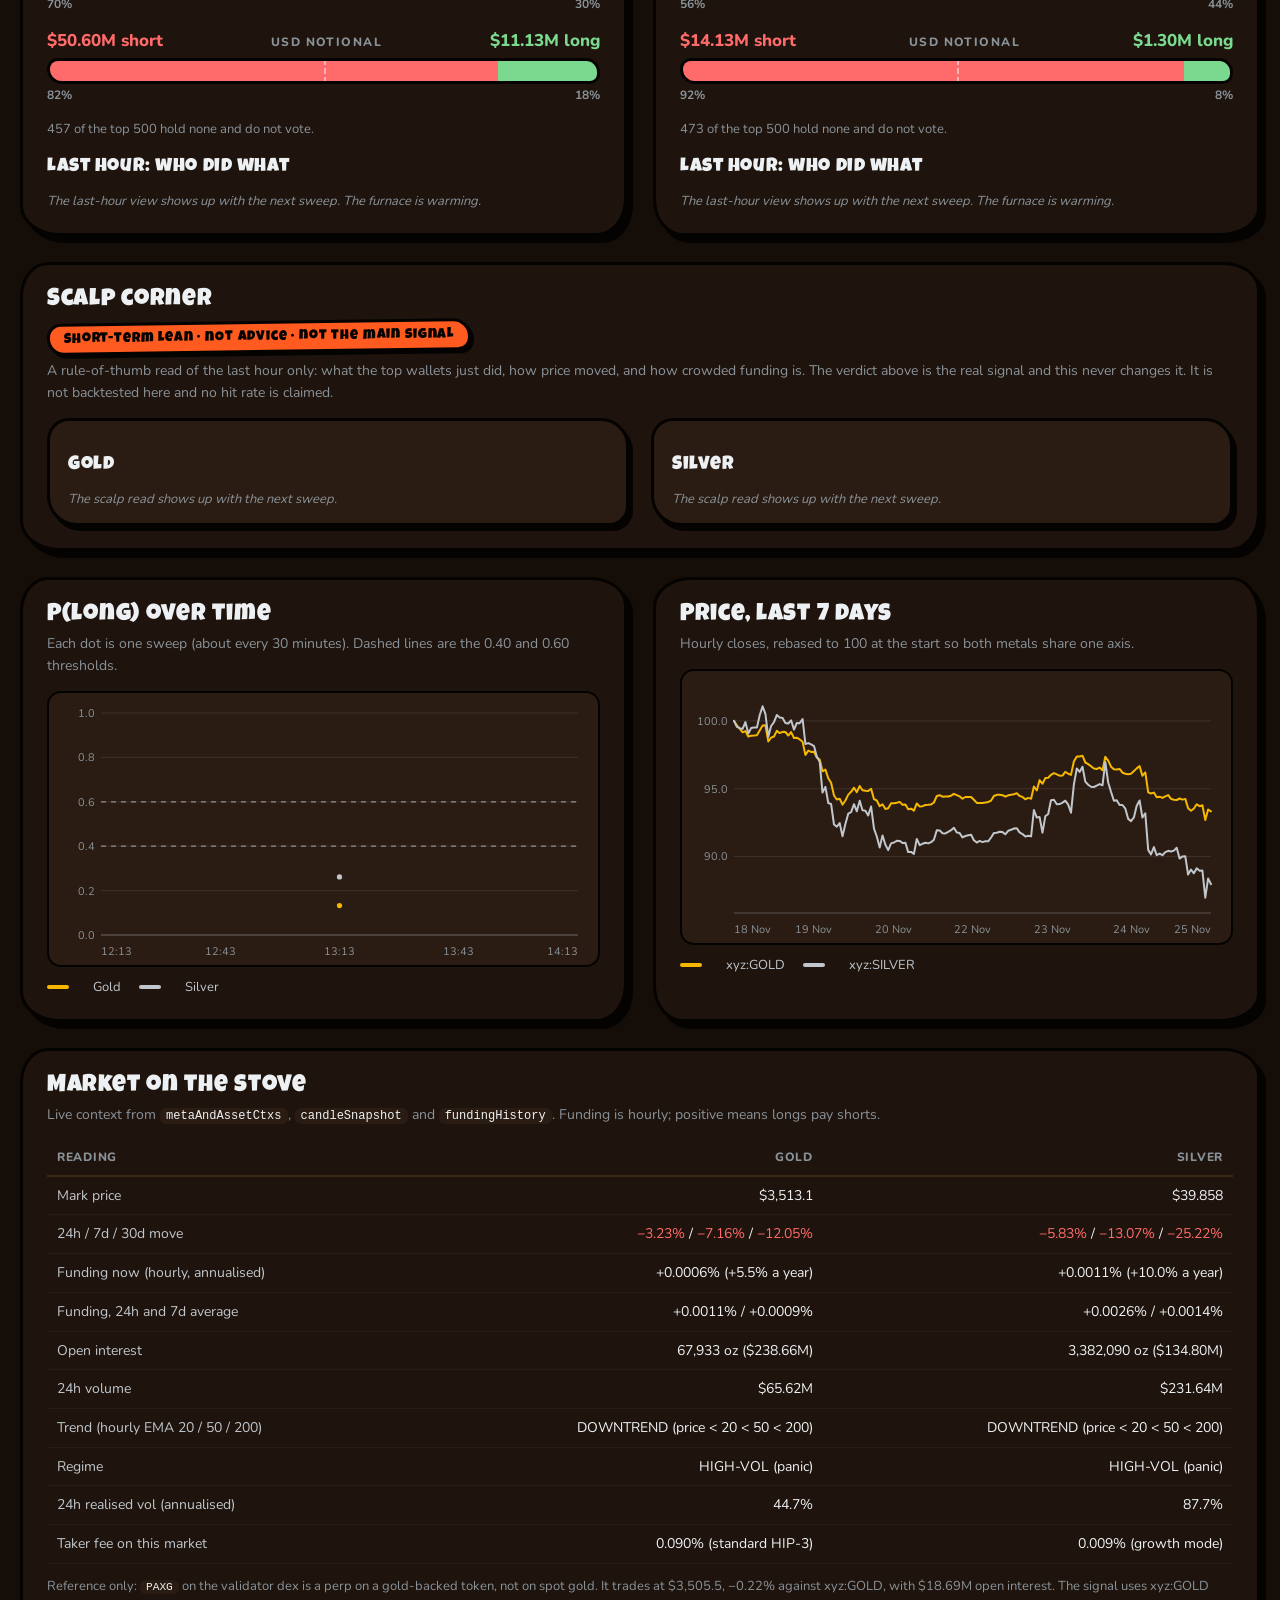
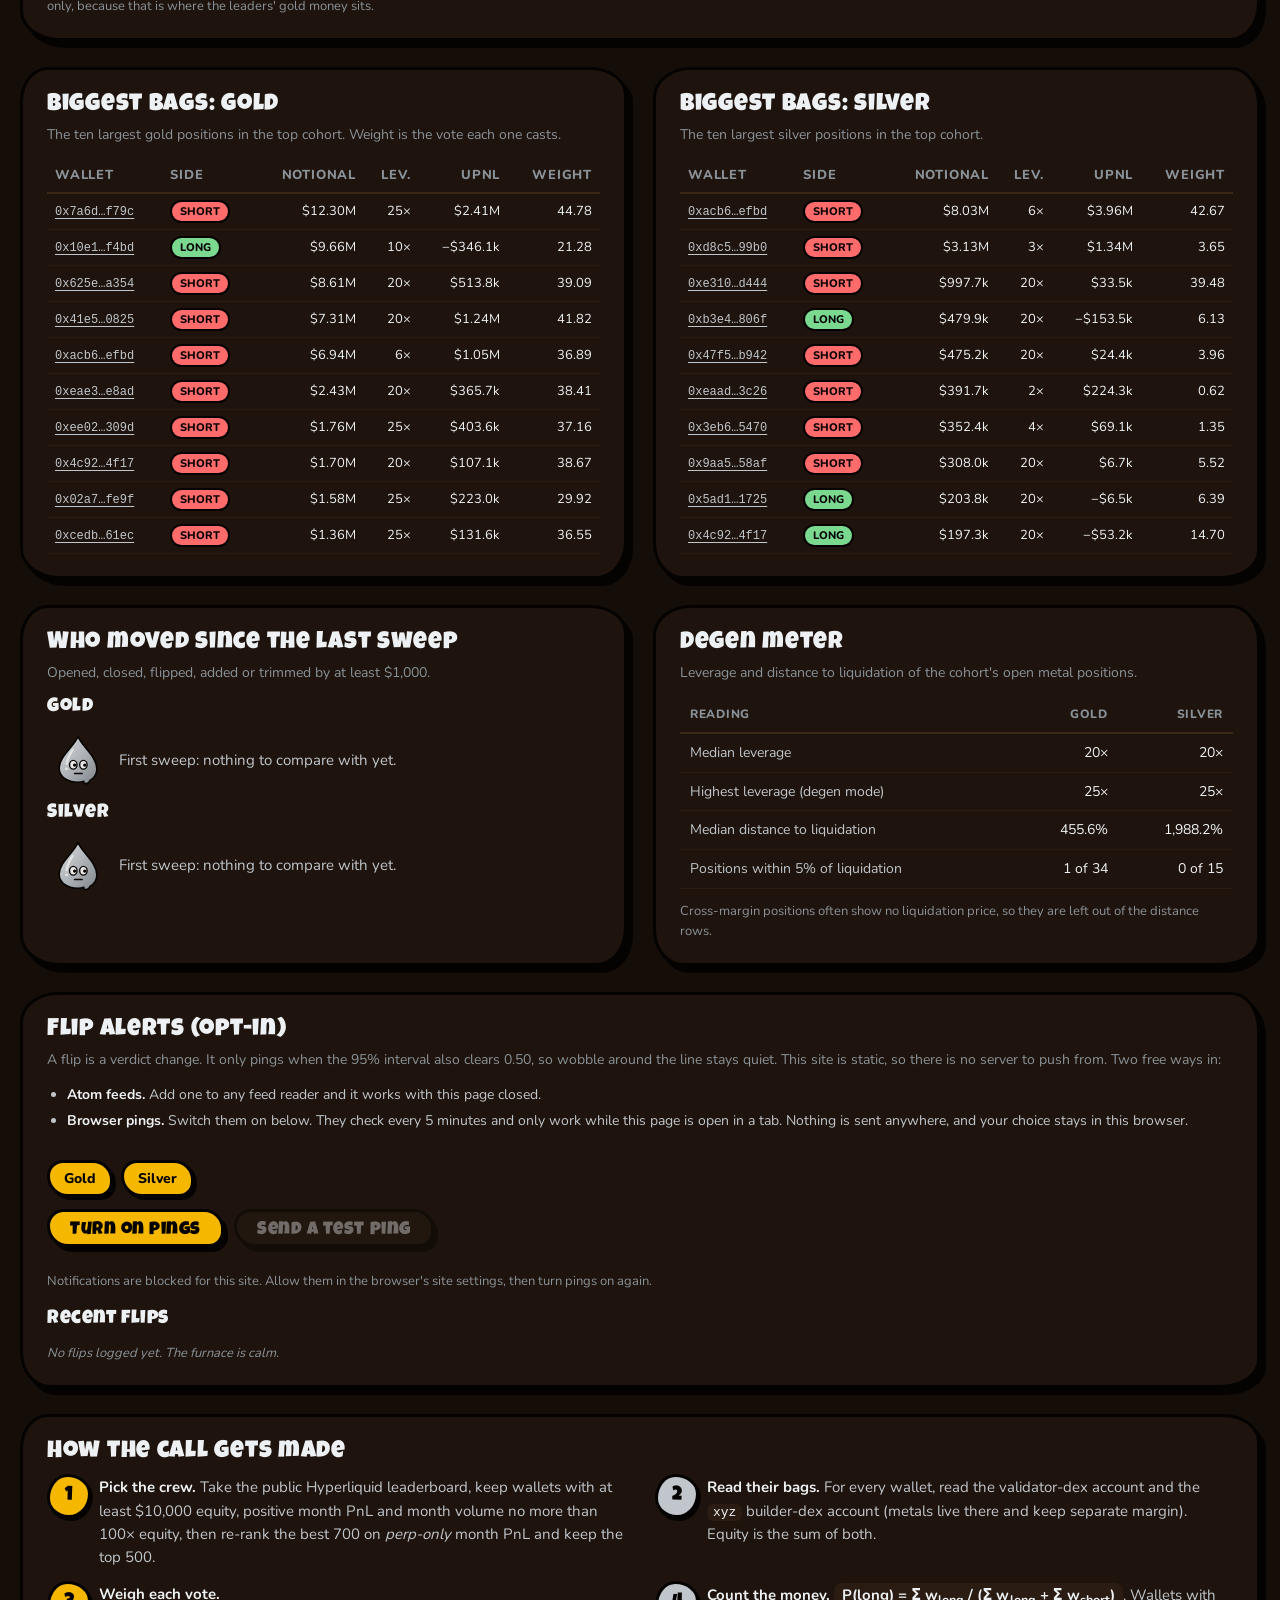
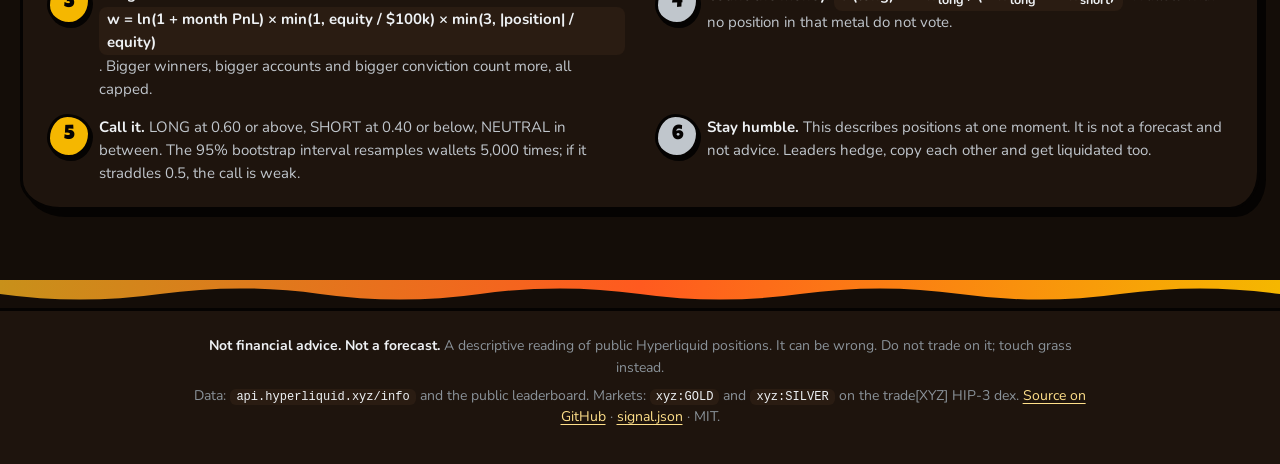
==== commit 25cff79d: "Add long vs short split, last-hour activity and the scalp corner Per metal: a two-sided bar of walle" ====
--- a/index.html
+++ b/index.html
@@ -150,6 +150,22 @@
     </div>
 
     <div class="row two">
+      <article class="blob plate" id="split-gold"><p class="loading">Counting gold longs and shorts&hellip;</p></article>
+      <article class="blob plate" id="split-silver"><p class="loading">Counting silver longs and shorts&hellip;</p></article>
+    </div>
+
+    <article class="blob plate wide scalp" id="scalp">
+      <h2 class="ptitle">Scalp corner</h2>
+      <p class="ribbon">Short-term lean &middot; not advice &middot; not the main signal</p>
+      <p class="psub">A rule-of-thumb read of the last hour only: what the top wallets just did, how price moved, and how crowded funding is. The verdict above is the real signal and this never changes it. It is not backtested here and no hit rate is claimed.</p>
+      <div class="scalp-grid">
+        <div class="scalp-card" id="scalp-gold"><p class="loading">Warming the scalp corner&hellip;</p></div>
+        <div class="scalp-card" id="scalp-silver"><p class="loading">Warming the scalp corner&hellip;</p></div>
+      </div>
+      <div id="scalp-bt"></div>
+    </article>
+
+    <div class="row two">
       <article class="blob plate">
         <h2 class="ptitle">P(long) over time</h2>
         <p class="psub">Each dot is one sweep (about every 30 minutes). Dashed lines are the 0.40 and 0.60 thresholds.</p>
--- a/styles.css
+++ b/styles.css
@@ -328,3 +328,35 @@
   .level { font-size: 32px; }
 }
 @media (max-width: 520px) { .stats.two { grid-template-columns: 1fr 1fr; } }
+
+/* ---------- v2: long vs short, last hour, scalp corner ---------- */
+.twoside { margin: 6px 0 14px; }
+.ts-head { display: flex; justify-content: space-between; align-items: baseline; gap: 10px; font-weight: 800; font-size: 17px; }
+.ts-head .ts-label { font-size: 12px; font-weight: 800; letter-spacing: .12em; text-transform: uppercase; color: var(--silver-600); }
+.ts-bar { position: relative; display: flex; height: 26px; margin: 4px 0 2px; border: 3px solid var(--ink); border-radius: 14px 18px 13px 19px; overflow: hidden; background: var(--choc-700); }
+.ts-bar::after { content: ""; position: absolute; left: 50%; top: -2px; bottom: -2px; width: 0; border-left: 2px dashed rgba(238,241,244,.55); }
+.ts-short { background: var(--down); } .ts-long { background: var(--up); }
+.ts-short, .ts-long { min-width: 2px; }
+.ts-foot { display: flex; justify-content: space-between; font-size: 12px; font-weight: 700; color: var(--silver-600); }
+.hour-sum { font-family: var(--display); font-size: 21px; line-height: 1.2; color: var(--silver-100); margin: 4px 0 6px; }
+.hour-split { margin: 0 0 10px; }
+.hourtab td, .hourtab th { white-space: nowrap; }
+
+.scalp .ribbon { display: inline-block; margin: 2px 0 8px; padding: 3px 14px 1px; font-family: var(--display); font-size: 14px; letter-spacing: .06em; color: var(--ink); background: var(--lava); border: 3px solid var(--ink); border-radius: 14px 18px 13px 17px; box-shadow: 3px 3px 0 var(--ink); transform: rotate(-.8deg); }
+.scalp-grid { display: grid; grid-template-columns: 1fr 1fr; gap: 22px; margin-top: 4px; }
+.scalp-card { background: var(--choc-700); border: 3px solid var(--ink); border-radius: 22px 28px 20px 30px; padding: 16px 18px 14px; box-shadow: 4px 5px 0 var(--ink); min-width: 0; }
+.scalp-head { display: flex; flex-wrap: wrap; align-items: center; gap: 8px 14px; }
+.scalp-head .ptitle { margin: 0; }
+.scalp-stamp { font-family: var(--display); font-size: 30px; line-height: 1; padding: 9px 16px 4px; color: var(--ink); border: 3px solid var(--ink); border-radius: 18px 24px 16px 26px; box-shadow: 3px 4px 0 var(--ink); }
+.scalp-stamp.LONG { background: var(--up); } .scalp-stamp.SHORT { background: var(--down); } .scalp-stamp.NEUTRAL { background: var(--flat); }
+.conf { font-size: 13px; color: var(--silver-600); font-weight: 700; } .conf b { color: var(--silver-100); text-transform: uppercase; letter-spacing: .06em; }
+.why { margin: 12px 0 10px; padding-left: 20px; color: var(--silver-100); font-size: 14.5px; }
+.why li { margin-bottom: 5px; }
+.parts { display: grid; gap: 6px; margin: 8px 0 4px; }
+.part { display: grid; grid-template-columns: 96px 1fr 44px; gap: 10px; align-items: center; font-size: 12px; color: var(--silver-600); font-weight: 700; }
+.part.off { opacity: .5; }
+.pbar { position: relative; height: 12px; background: var(--choc-800); border: 2px solid var(--ink); border-radius: 8px; overflow: hidden; }
+.pbar .mid { position: absolute; left: 50%; top: 0; bottom: 0; border-left: 1px solid rgba(238,241,244,.5); }
+.pbar .fill { position: absolute; top: 0; bottom: 0; } .pbar .fill.up { background: var(--up); } .pbar .fill.down { background: var(--down); }
+.pv { text-align: right; color: var(--silver-100); }
+@media (max-width: 860px) { .scalp-grid { grid-template-columns: 1fr; } }
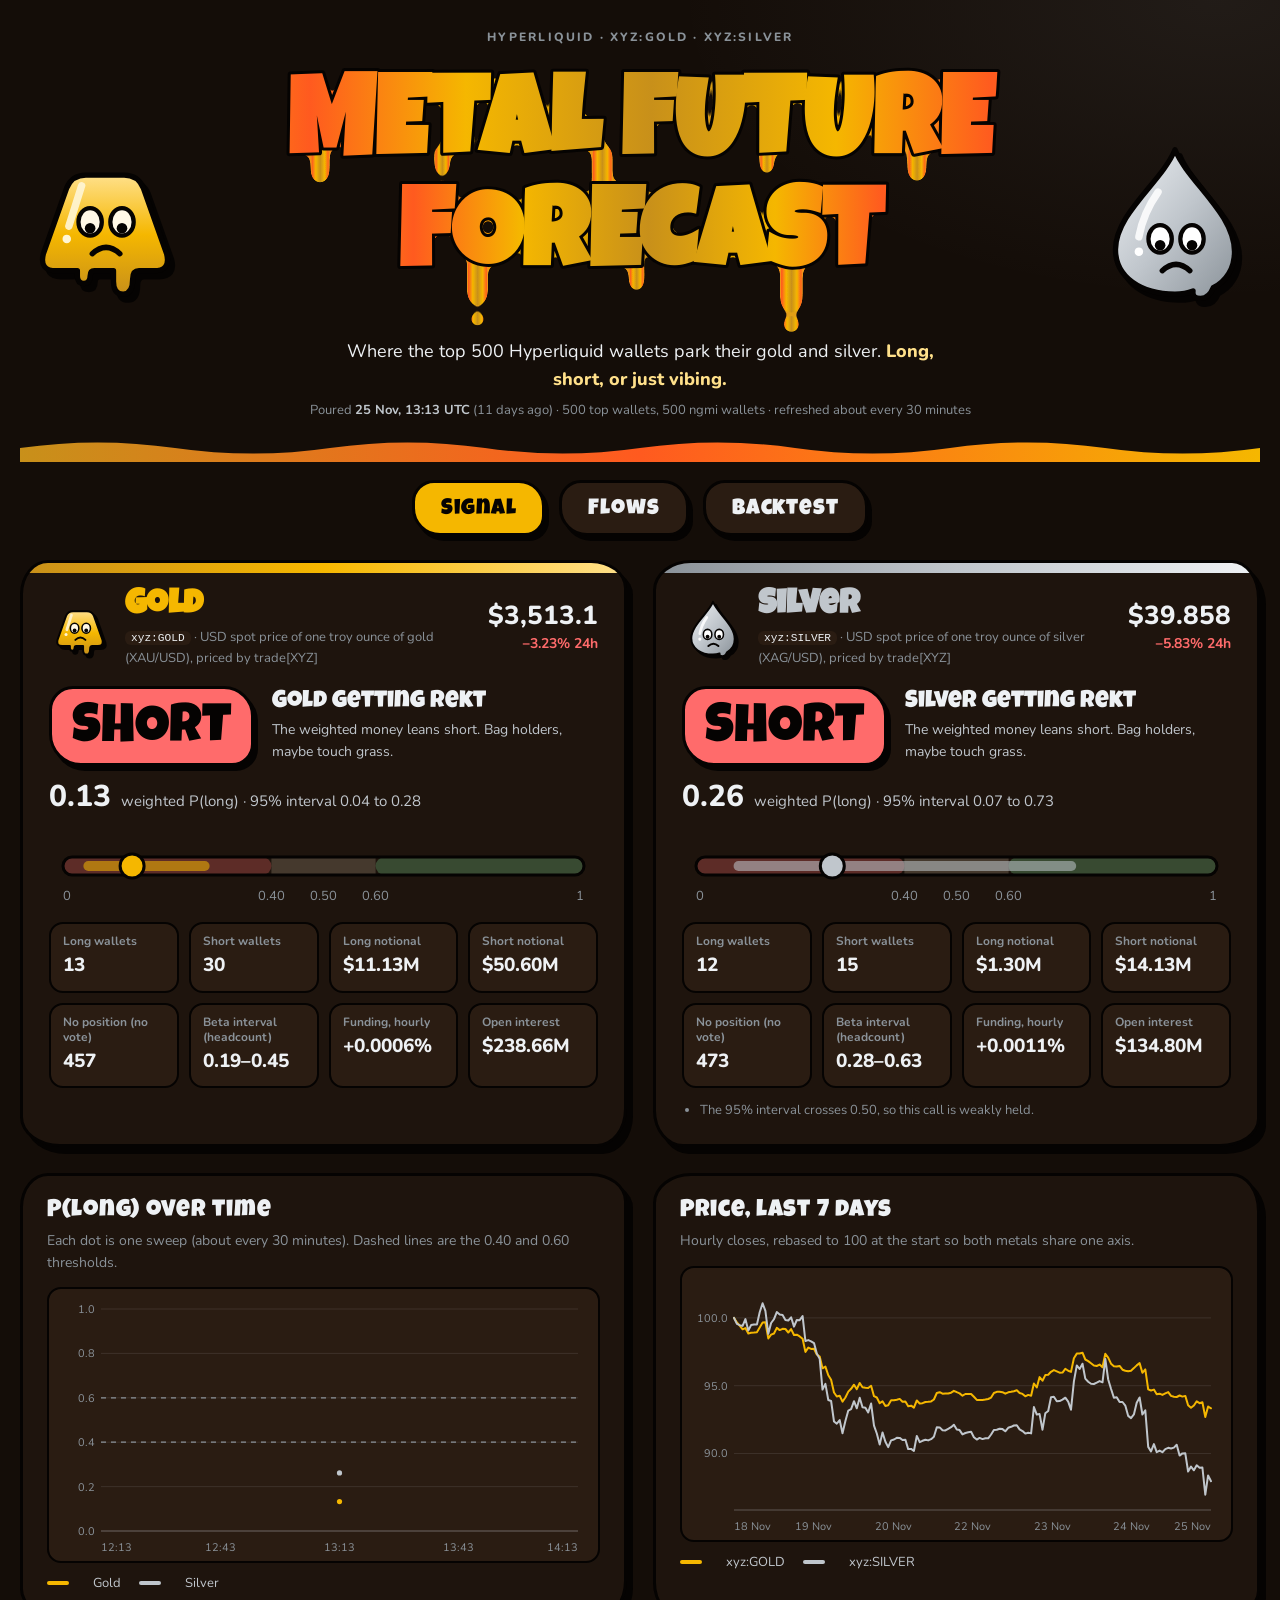
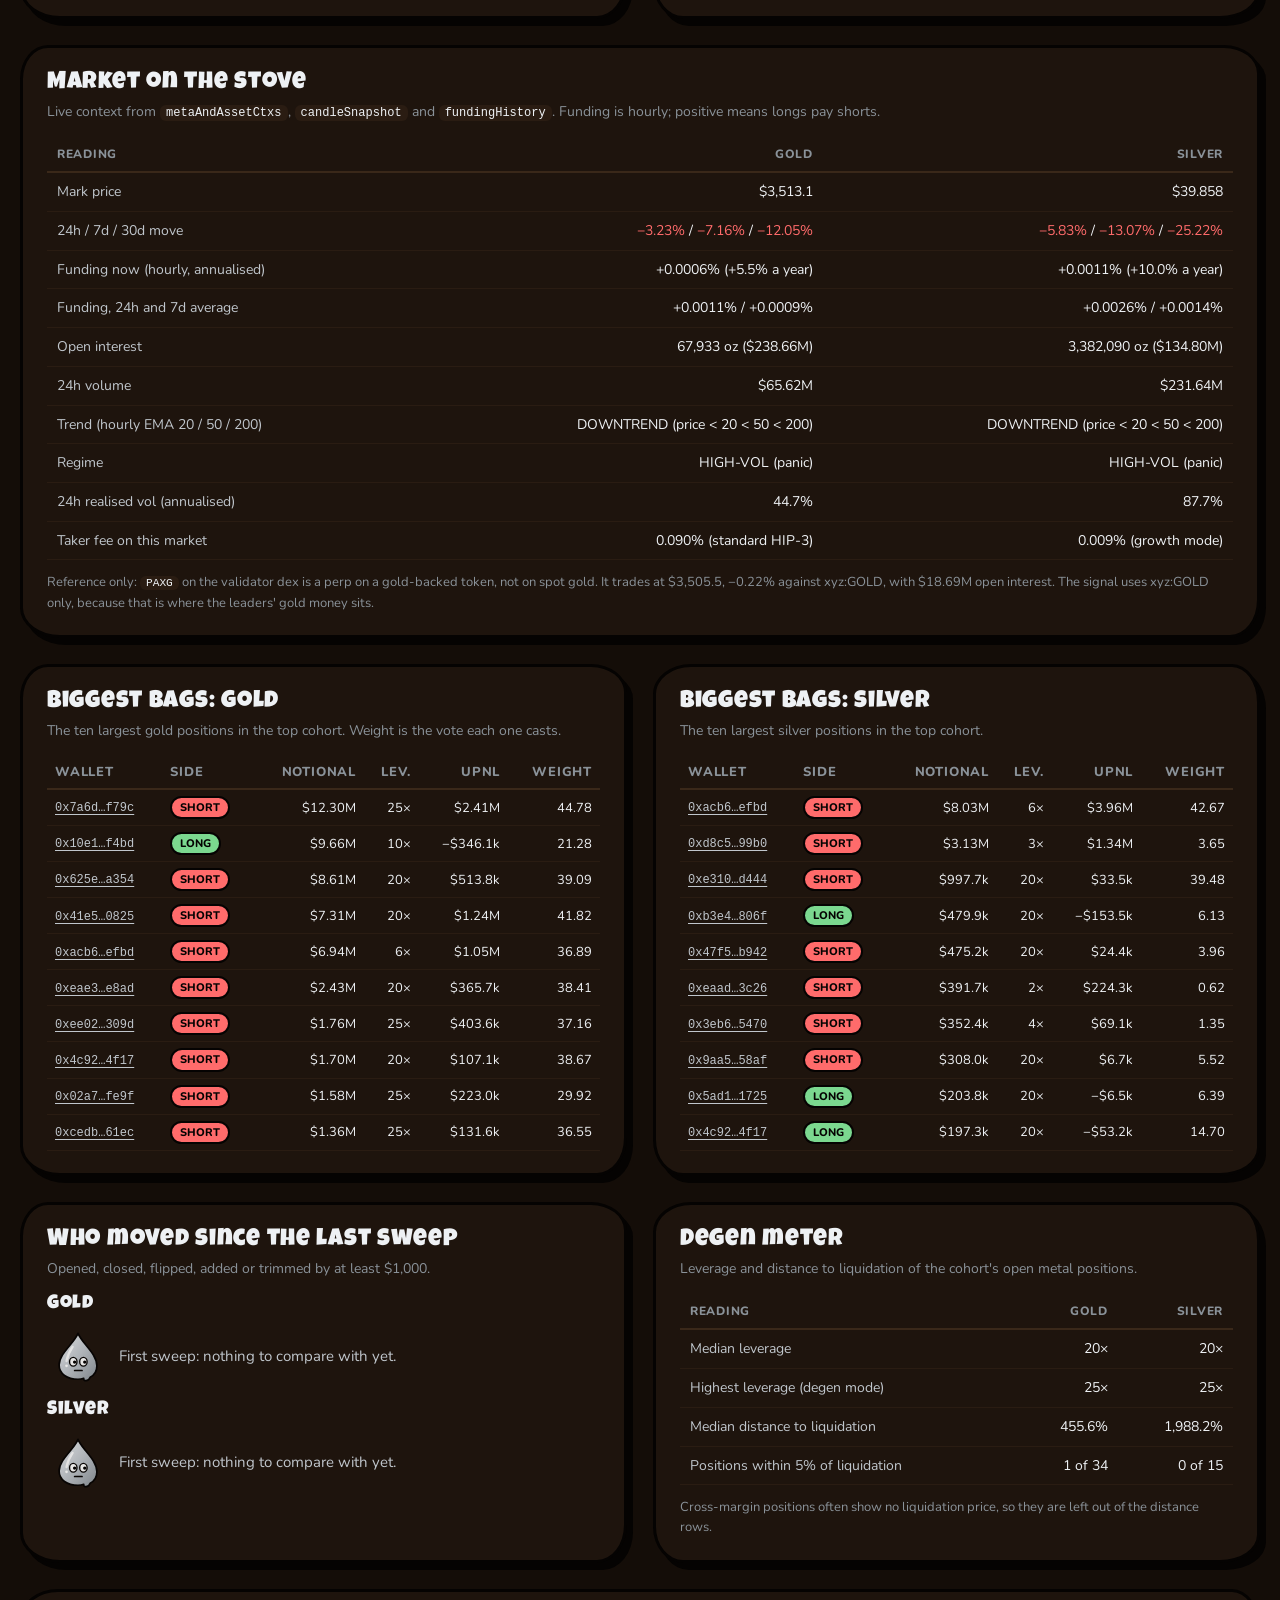
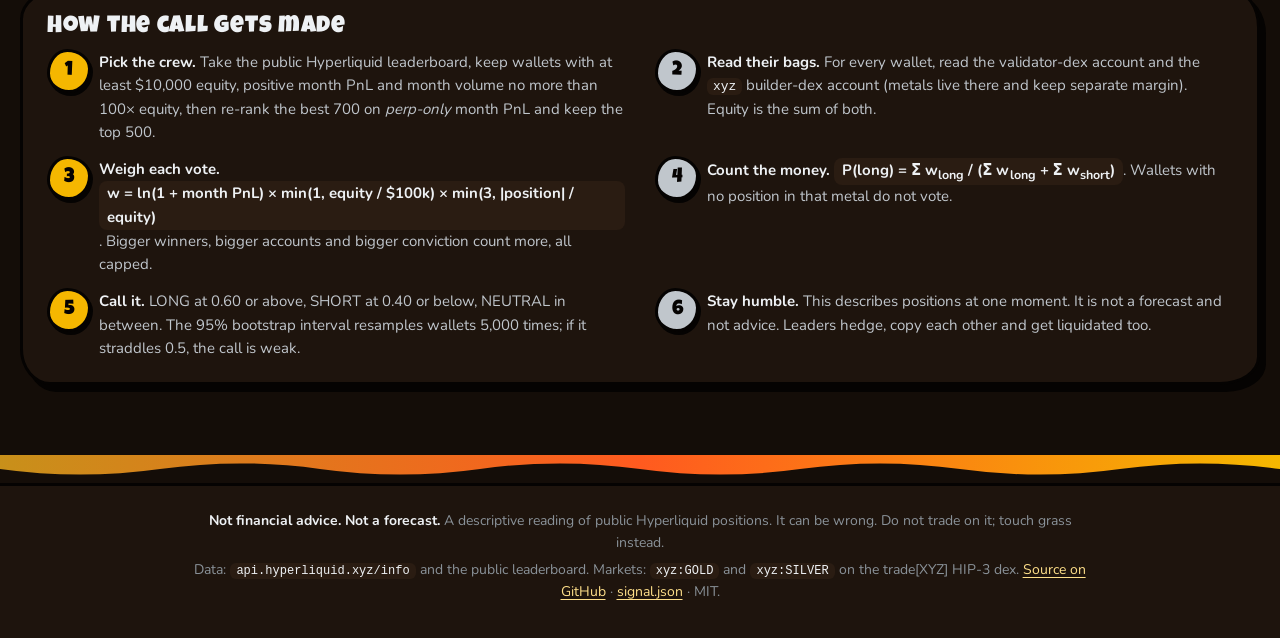
==== commit d24d6b89: "Backtest: holding-horizon study (1h to 1w) and Backtest tab table and chart" ====
--- a/index.html
+++ b/index.html
@@ -9,9 +9,6 @@
 <link rel="icon" href="favicon.svg" type="image/svg+xml">
 <link rel="preload" href="fonts/LuckiestGuy.woff2" as="font" type="font/woff2" crossorigin>
 <link rel="preload" href="fonts/Nunito-var.woff2" as="font" type="font/woff2" crossorigin>
-<link rel="alternate" type="application/atom+xml" title="Metal Future Forecast: gold flips" href="feed/gold.xml">
-<link rel="alternate" type="application/atom+xml" title="Metal Future Forecast: silver flips" href="feed/silver.xml">
-<link rel="alternate" type="application/atom+xml" title="Metal Future Forecast: all flips" href="feed/all.xml">
 <link rel="stylesheet" href="styles.css">
 </head>
 <body>
@@ -142,29 +139,6 @@
       <article class="blob metal-card silver" id="card-silver" data-metal="silver"><p class="loading">Melting the silver&hellip;</p></article>
     </div>
 
-    <article class="blob plate wide" id="tilt"><p class="loading">Weighing gold against silver&hellip;</p></article>
-
-    <div class="row two">
-      <article class="blob plate" id="crowd-gold"><p class="loading">Poking the gold crowd&hellip;</p></article>
-      <article class="blob plate" id="crowd-silver"><p class="loading">Poking the silver crowd&hellip;</p></article>
-    </div>
-
-    <div class="row two">
-      <article class="blob plate" id="split-gold"><p class="loading">Counting gold longs and shorts&hellip;</p></article>
-      <article class="blob plate" id="split-silver"><p class="loading">Counting silver longs and shorts&hellip;</p></article>
-    </div>
-
-    <article class="blob plate wide scalp" id="scalp">
-      <h2 class="ptitle">Scalp corner</h2>
-      <p class="ribbon">Short-term lean &middot; not advice &middot; not the main signal</p>
-      <p class="psub">A rule-of-thumb read of the last hour only: what the top wallets just did, how price moved, and how crowded funding is. The verdict above is the real signal and this never changes it. It is not backtested here and no hit rate is claimed.</p>
-      <div class="scalp-grid">
-        <div class="scalp-card" id="scalp-gold"><p class="loading">Warming the scalp corner&hellip;</p></div>
-        <div class="scalp-card" id="scalp-silver"><p class="loading">Warming the scalp corner&hellip;</p></div>
-      </div>
-      <div id="scalp-bt"></div>
-    </article>
-
     <div class="row two">
       <article class="blob plate">
         <h2 class="ptitle">P(long) over time</h2>
@@ -197,19 +171,6 @@
       <article class="blob plate"><h2 class="ptitle">Degen meter</h2><p class="psub">Leverage and distance to liquidation of the cohort's open metal positions.</p><div id="risk"></div></article>
     </div>
 
-    <article class="blob plate wide" id="alerts">
-      <h2 class="ptitle">Flip alerts (opt-in)</h2>
-      <p class="psub">A flip is a verdict change. It only pings when the 95% interval also clears 0.50, so wobble around the line stays quiet. This site is static, so there is no server to push from. Two free ways in:</p>
-      <ul class="alert-ways">
-        <li><b>Atom feeds.</b> Add one to any feed reader and it works with this page closed.</li>
-        <li><b>Browser pings.</b> Switch them on below. They check every 5 minutes and only work while this page is open in a tab. Nothing is sent anywhere, and your choice stays in this browser.</li>
-      </ul>
-      <div id="alert-feeds" class="feedlinks"></div>
-      <div id="alert-controls" class="alert-controls"></div>
-      <h3 class="ptitle sub">Recent flips</h3>
-      <div id="alert-events"></div>
-    </article>
-
     <article class="blob plate wide explain">
       <h2 class="ptitle">How the call gets made</h2>
       <ol class="steps">
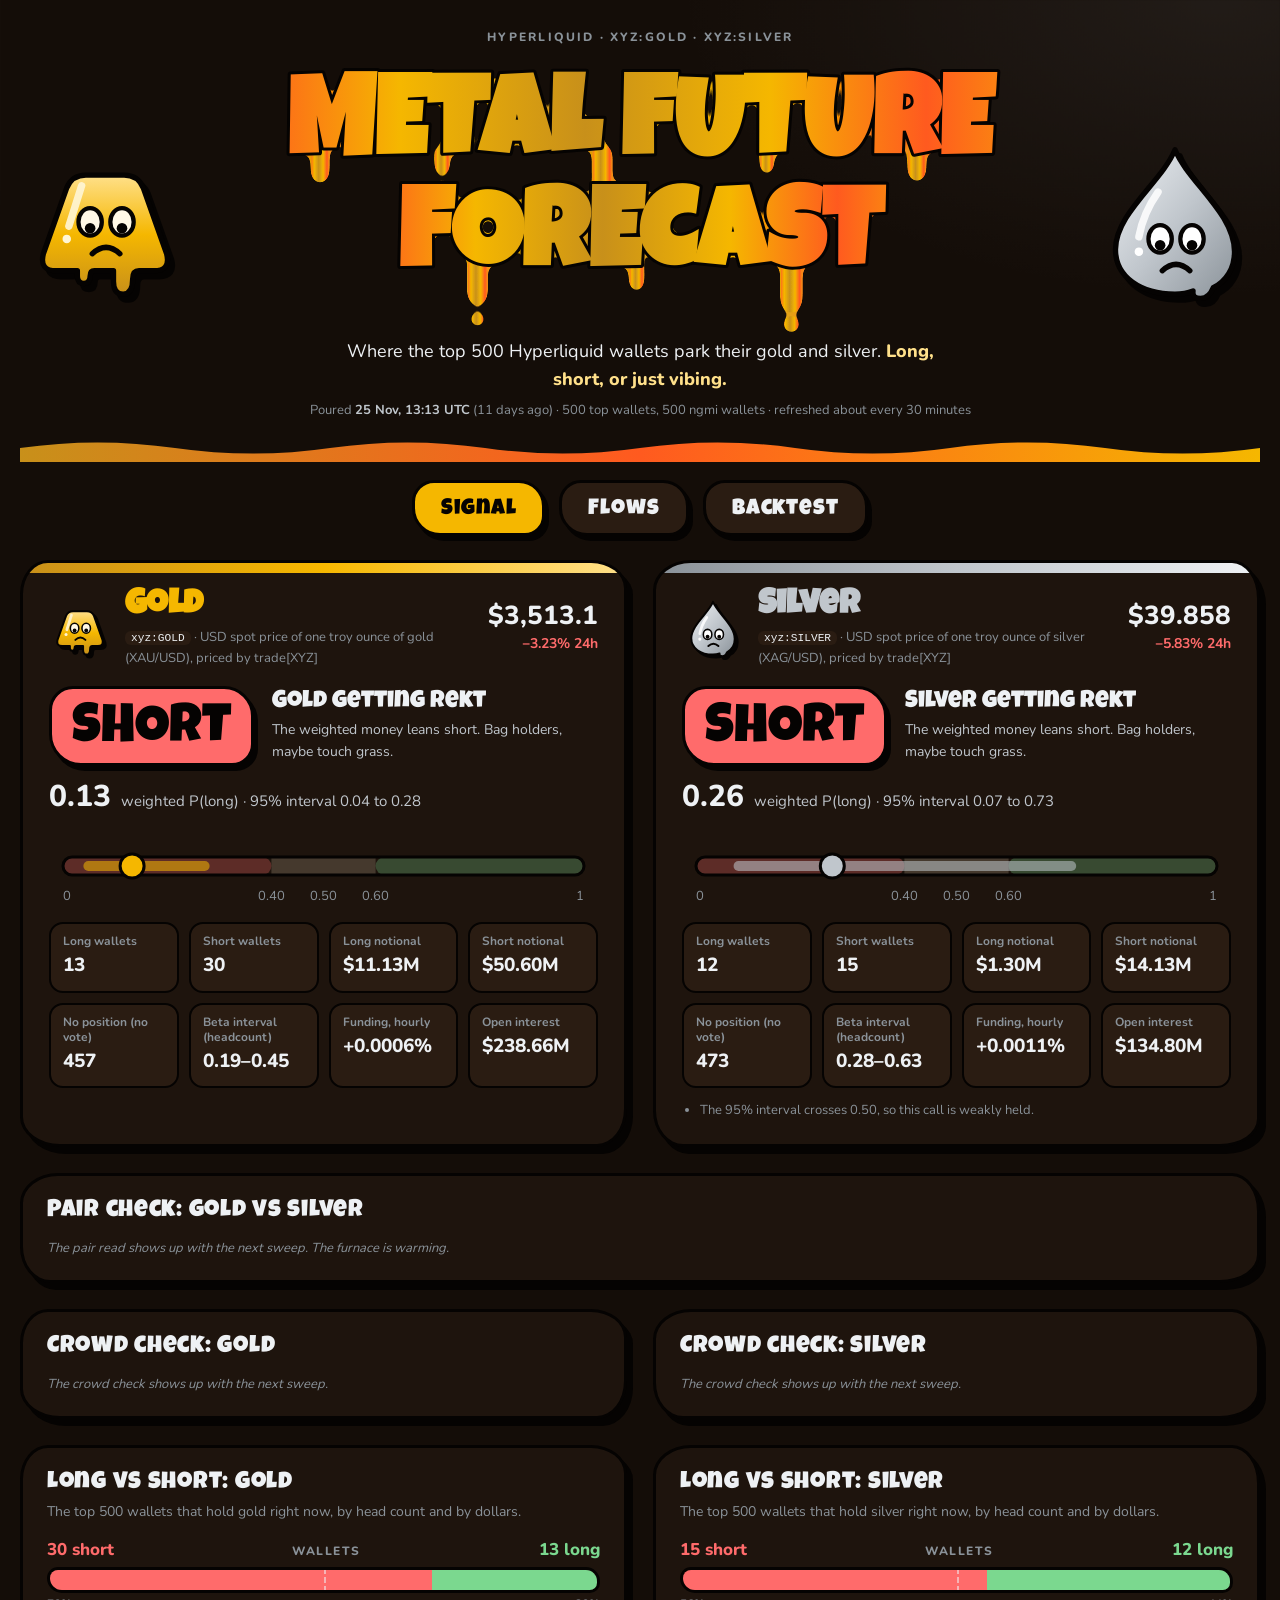
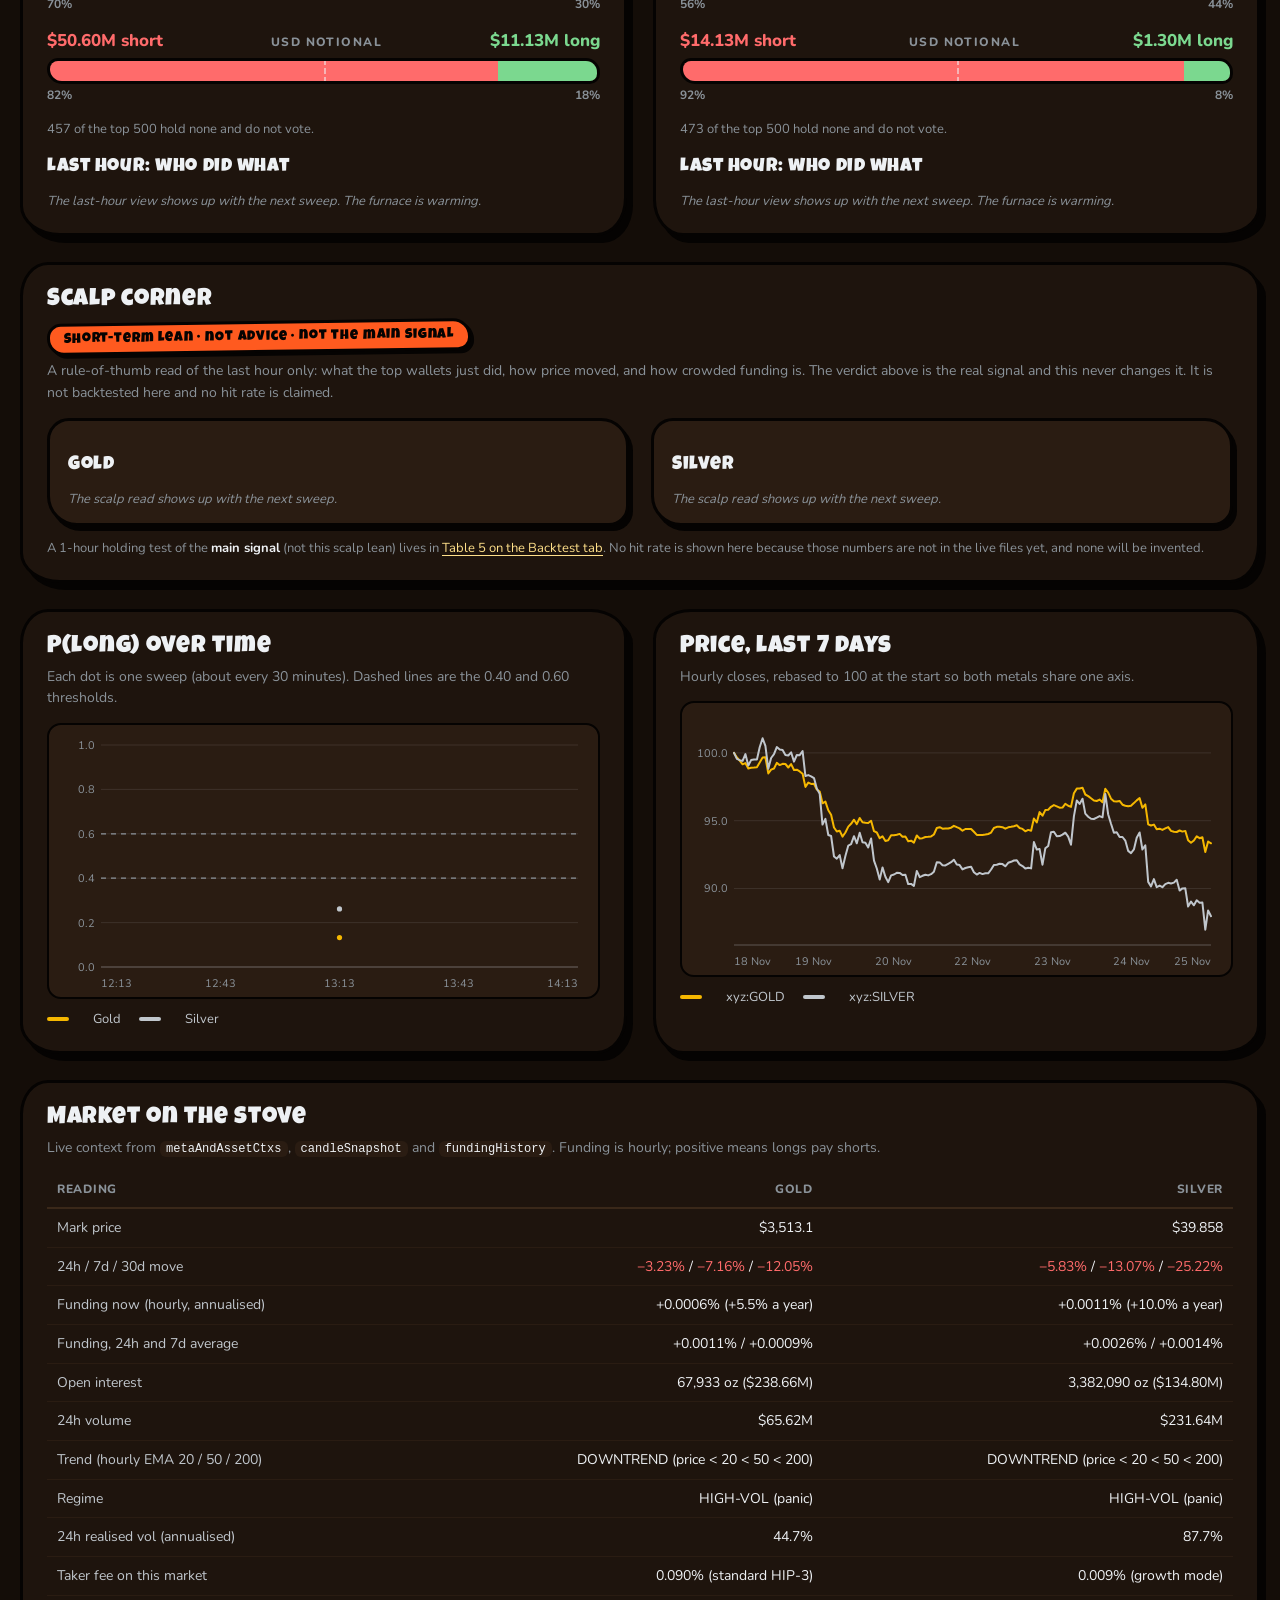
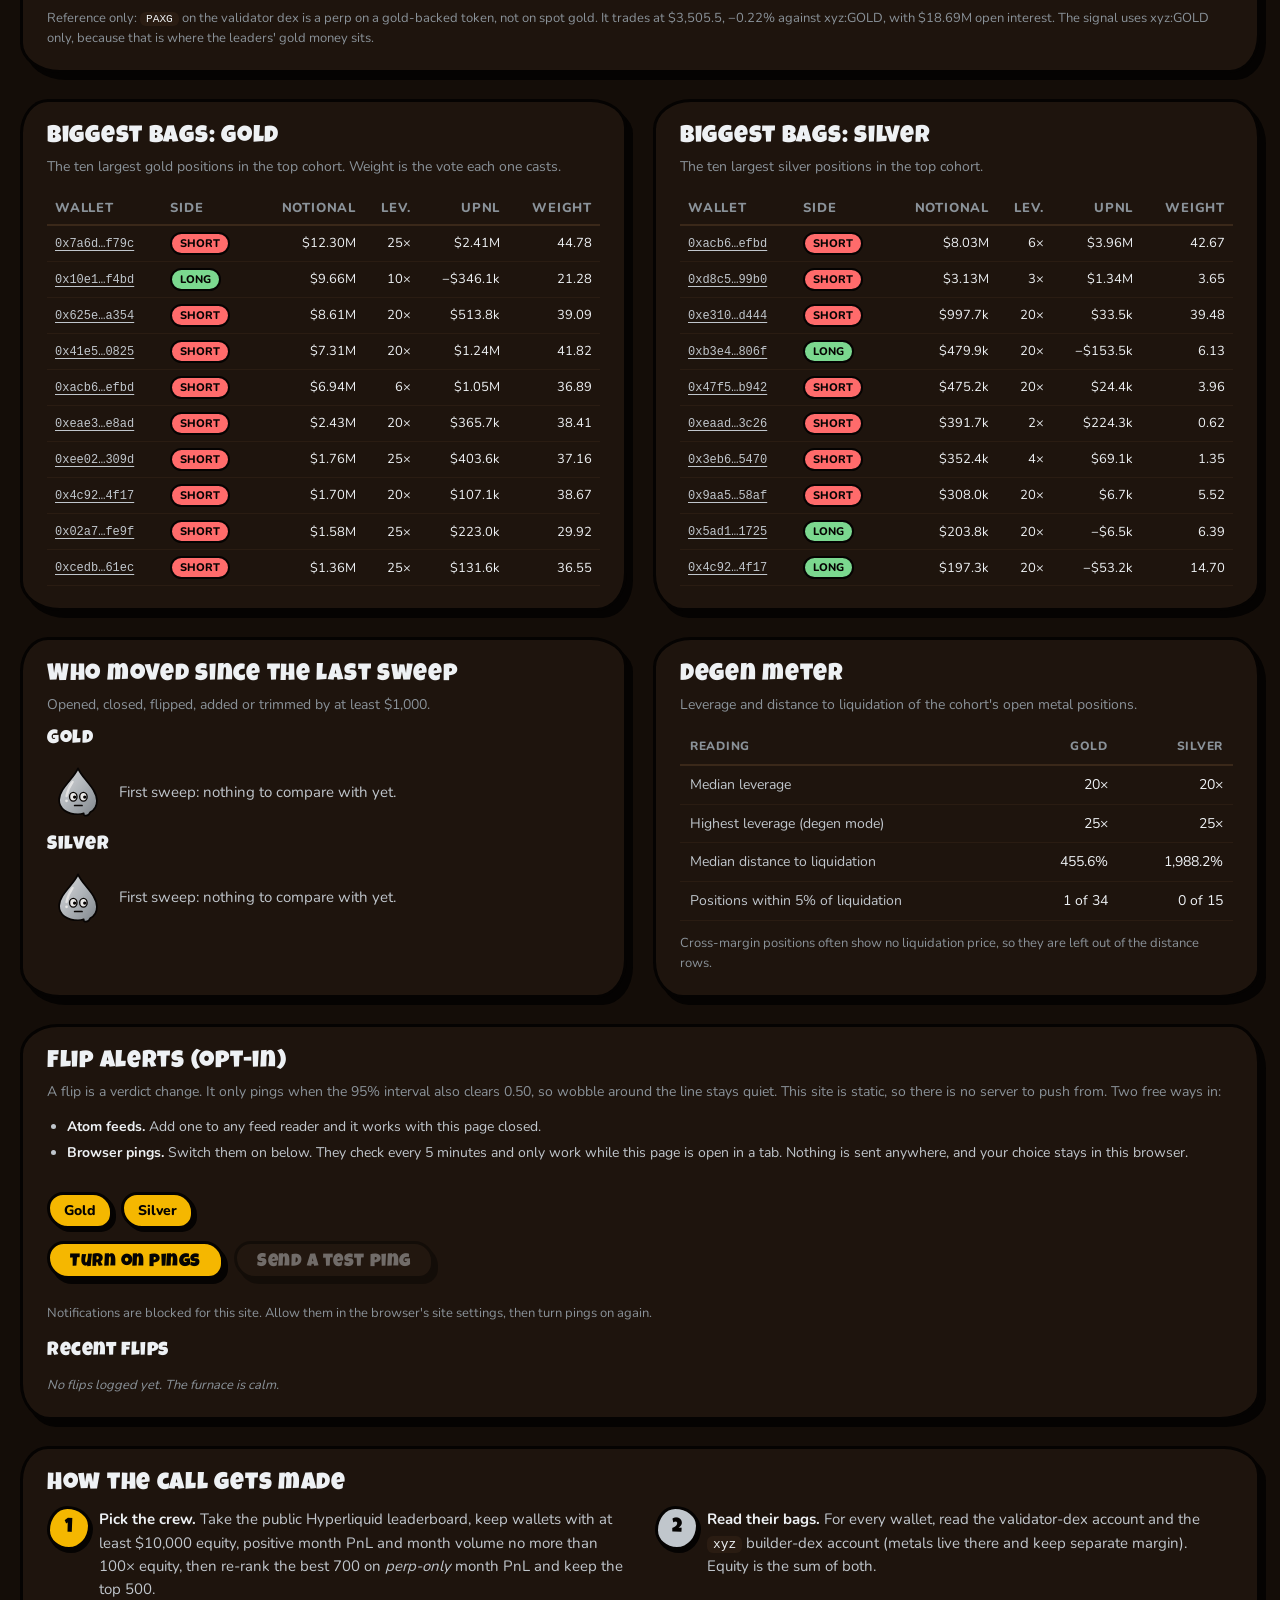
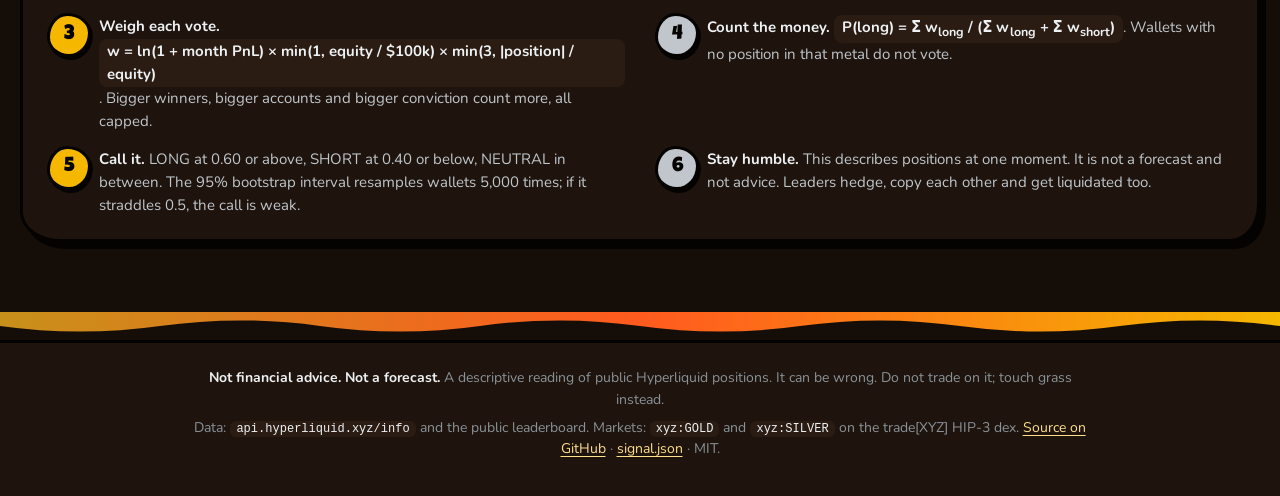
==== commit b6b7c304: "Merge origin/main" ====
--- a/index.html
+++ b/index.html
@@ -9,6 +9,9 @@
 <link rel="icon" href="favicon.svg" type="image/svg+xml">
 <link rel="preload" href="fonts/LuckiestGuy.woff2" as="font" type="font/woff2" crossorigin>
 <link rel="preload" href="fonts/Nunito-var.woff2" as="font" type="font/woff2" crossorigin>
+<link rel="alternate" type="application/atom+xml" title="Metal Future Forecast: gold flips" href="feed/gold.xml">
+<link rel="alternate" type="application/atom+xml" title="Metal Future Forecast: silver flips" href="feed/silver.xml">
+<link rel="alternate" type="application/atom+xml" title="Metal Future Forecast: all flips" href="feed/all.xml">
 <link rel="stylesheet" href="styles.css">
 </head>
 <body>
@@ -139,6 +142,29 @@
       <article class="blob metal-card silver" id="card-silver" data-metal="silver"><p class="loading">Melting the silver&hellip;</p></article>
     </div>
 
+    <article class="blob plate wide" id="tilt"><p class="loading">Weighing gold against silver&hellip;</p></article>
+
+    <div class="row two">
+      <article class="blob plate" id="crowd-gold"><p class="loading">Poking the gold crowd&hellip;</p></article>
+      <article class="blob plate" id="crowd-silver"><p class="loading">Poking the silver crowd&hellip;</p></article>
+    </div>
+
+    <div class="row two">
+      <article class="blob plate" id="split-gold"><p class="loading">Counting gold longs and shorts&hellip;</p></article>
+      <article class="blob plate" id="split-silver"><p class="loading">Counting silver longs and shorts&hellip;</p></article>
+    </div>
+
+    <article class="blob plate wide scalp" id="scalp">
+      <h2 class="ptitle">Scalp corner</h2>
+      <p class="ribbon">Short-term lean &middot; not advice &middot; not the main signal</p>
+      <p class="psub">A rule-of-thumb read of the last hour only: what the top wallets just did, how price moved, and how crowded funding is. The verdict above is the real signal and this never changes it. It is not backtested here and no hit rate is claimed.</p>
+      <div class="scalp-grid">
+        <div class="scalp-card" id="scalp-gold"><p class="loading">Warming the scalp corner&hellip;</p></div>
+        <div class="scalp-card" id="scalp-silver"><p class="loading">Warming the scalp corner&hellip;</p></div>
+      </div>
+      <div id="scalp-bt"></div>
+    </article>
+
     <div class="row two">
       <article class="blob plate">
         <h2 class="ptitle">P(long) over time</h2>
@@ -171,6 +197,19 @@
       <article class="blob plate"><h2 class="ptitle">Degen meter</h2><p class="psub">Leverage and distance to liquidation of the cohort's open metal positions.</p><div id="risk"></div></article>
     </div>
 
+    <article class="blob plate wide" id="alerts">
+      <h2 class="ptitle">Flip alerts (opt-in)</h2>
+      <p class="psub">A flip is a verdict change. It only pings when the 95% interval also clears 0.50, so wobble around the line stays quiet. This site is static, so there is no server to push from. Two free ways in:</p>
+      <ul class="alert-ways">
+        <li><b>Atom feeds.</b> Add one to any feed reader and it works with this page closed.</li>
+        <li><b>Browser pings.</b> Switch them on below. They check every 5 minutes and only work while this page is open in a tab. Nothing is sent anywhere, and your choice stays in this browser.</li>
+      </ul>
+      <div id="alert-feeds" class="feedlinks"></div>
+      <div id="alert-controls" class="alert-controls"></div>
+      <h3 class="ptitle sub">Recent flips</h3>
+      <div id="alert-events"></div>
+    </article>
+
     <article class="blob plate wide explain">
       <h2 class="ptitle">How the call gets made</h2>
       <ol class="steps">
--- a/styles.css
+++ b/styles.css
@@ -360,3 +360,6 @@
 .pbar .fill { position: absolute; top: 0; bottom: 0; } .pbar .fill.up { background: var(--up); } .pbar .fill.down { background: var(--down); }
 .pv { text-align: right; color: var(--silver-100); }
 @media (max-width: 860px) { .scalp-grid { grid-template-columns: 1fr; } }
+
+.scalp-cite { margin: 16px 0 6px; }
+.why.cite { color: var(--silver-300); }
